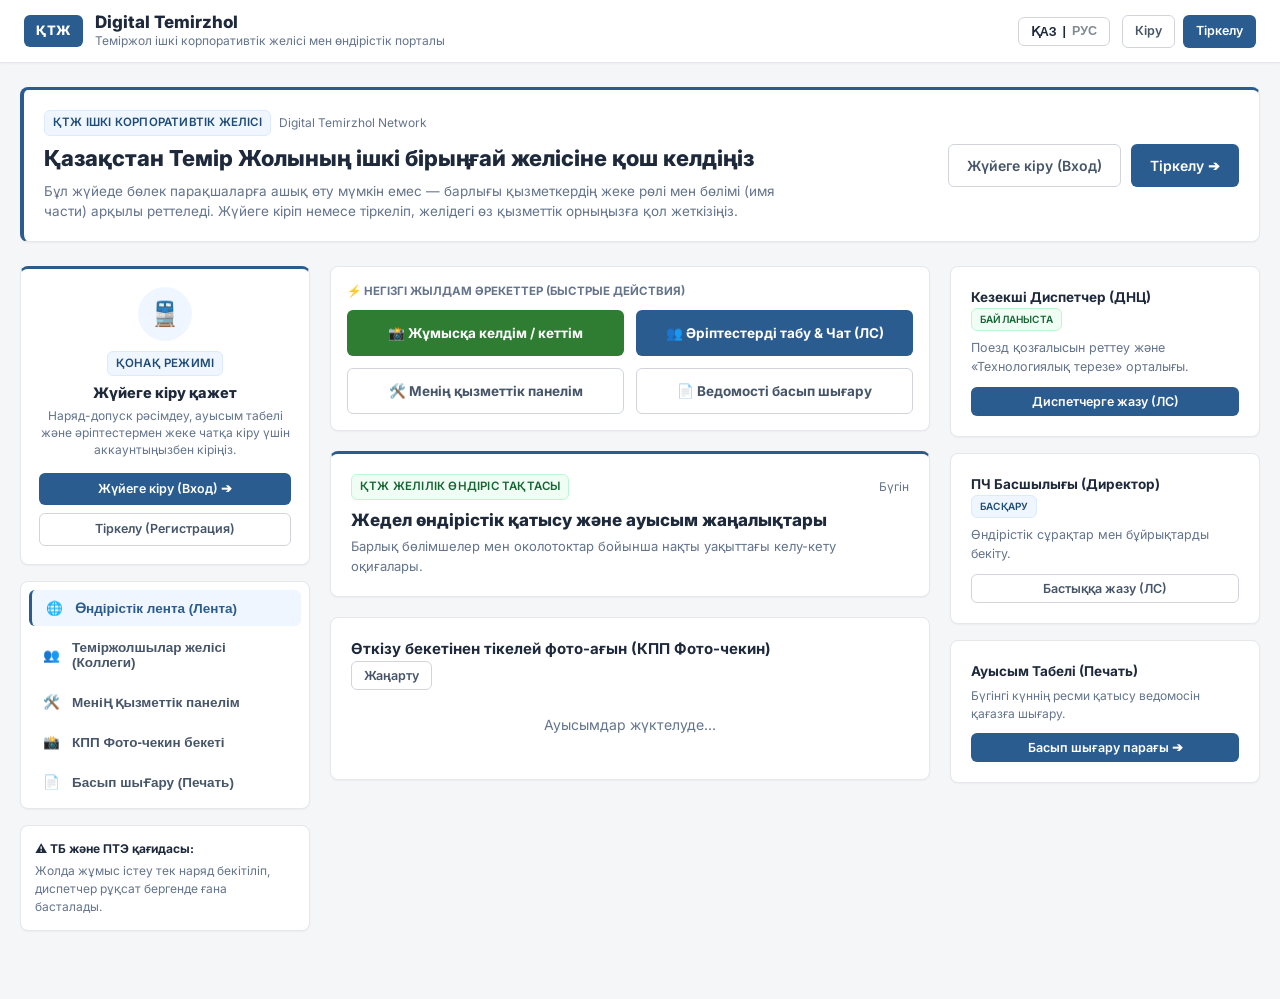
==== frontend/index.html @ 10c27fdb "Digital Temirzhol: deploy-ready (Render API + Vercel frontend)" ====
<!DOCTYPE html>
<html lang="kk">
<head>
  <meta charset="UTF-8">
  <meta name="viewport" content="width=device-width, initial-scale=1.0">
  <title>Digital Temirzhol | Теміржол ішкі корпоративтік желісі</title>
  <link rel="stylesheet" href="css/style.css">
  <link rel="preconnect" href="https://fonts.googleapis.com">
  <link rel="preconnect" href="https://fonts.gstatic.com" crossorigin>
  <link href="https://fonts.googleapis.com/css2?family=Inter:wght@400;500;600;700;800&family=Noto+Sans:wght@400;500;600;700&display=swap" rel="stylesheet">
</head>
<body>

  <!-- Top Enterprise Navbar -->
  <header class="navbar">
    <a href="index.html" class="brand-wrapper">
      <div class="brand-badge">ҚТЖ</div>
      <div class="brand-info">
        <h1 data-i18n="brand_title">Digital Temirzhol</h1>
        <p>Теміржол ішкі корпоративтік желісі мен өндірістік порталы</p>
      </div>
    </a>

    <div class="nav-actions" style="display:flex; align-items:center; gap:12px;">
      <!-- Language Switcher -->
      <button class="btn-lang" id="btnLangToggle" title="Тілді ауыстыру / Сменить язык">
        <strong>ҚАЗ</strong> | <span style="opacity:0.6;">РУС</span>
      </button>

      <!-- Authenticated User Capsule -->
      <div id="navAuthCapsule" style="display:none; align-items:center; gap:10px;">
        <img id="navAvatar" src="" style="width:34px; height:34px; border-radius:50%; object-fit:cover; border:2px solid var(--primary);">
        <div style="text-align:right;">
          <div style="font-size:13.5px; font-weight:700; color:var(--text-main);" id="navFullName">—</div>
          <div style="font-size:11px; color:var(--primary); font-weight:600;" id="navRoleBadge">—</div>
        </div>
        <button class="btn btn-secondary btn-sm" onclick="Api.logout()" style="margin-left:4px;">Шығу</button>
      </div>

      <!-- Guest Links -->
      <div id="navGuestCapsule" style="display:flex; gap:8px;">
        <a href="login.html" class="btn btn-secondary btn-sm">Кіру</a>
        <a href="register.html" class="btn btn-primary btn-sm">Тіркелу</a>
      </div>
    </div>
  </header>

  <main class="main-container" style="max-width: 1360px;">

    <!-- Guest Welcome Gateway (shown if not logged in) -->
    <div id="guestWelcomeBanner" class="glass-card highlight" style="display:none; margin-bottom: 24px; border-left: 4px solid var(--primary);">
      <div style="display:flex; justify-content:space-between; align-items:center; flex-wrap:wrap; gap:16px;">
        <div>
          <div style="display:flex; align-items:center; gap:8px; margin-bottom:6px;">
            <span class="badge badge-blue">ҚТЖ ІШКІ КОРПОРАТИВТІК ЖЕЛІСІ</span>
            <span style="font-size:12px; color:var(--text-muted);">Digital Temirzhol Network</span>
          </div>
          <h2 style="font-size:22px; font-weight:800; color:var(--text-main); margin-bottom:6px;">
            Қазақстан Темір Жолының ішкі бірыңғай желісіне қош келдіңіз
          </h2>
          <p style="color:var(--text-muted); font-size:13.5px; max-width:760px; line-height:1.5;">
            Бұл жүйеде бөлек парақшаларға ашық өту мүмкін емес — барлығы қызметкердің жеке рөлі мен бөлімі (имя части) арқылы реттеледі. Жүйеге кіріп немесе тіркеліп, желідегі өз қызметтік орныңызға қол жеткізіңіз.
          </p>
        </div>
        <div style="display:flex; gap:10px;">
          <a href="login.html" class="btn btn-secondary" style="font-size:14px; padding:10px 18px;">
            Жүйеге кіру (Вход)
          </a>
          <a href="register.html" class="btn btn-primary" style="font-size:14px; padding:10px 18px;">
            Тіркелу ➔
          </a>
        </div>
      </div>
    </div>

    <!-- Authenticated Quick Status Banner (shown when logged in) -->
    <div id="authWelcomeBanner" class="glass-card highlight" style="display:none; margin-bottom: 20px; border-left: 4px solid var(--accent-cyan); background: linear-gradient(135deg, rgba(240, 249, 255, 0.9) 0%, rgba(255, 255, 255, 0.95) 100%);">
      <div style="display:flex; justify-content:space-between; align-items:center; flex-wrap:wrap; gap:14px;">
        <div style="display:flex; align-items:center; gap:14px;">
          <img id="welcomeBannerAvatar" src="" style="width:48px; height:48px; border-radius:50%; object-fit:cover; border:2px solid var(--accent-cyan); display:none;">
          <div>
            <div style="font-size:11.5px; color:var(--accent-cyan); font-weight:700; text-transform:uppercase;" id="welcomeBannerRoleTag">ЖҰМЫС ОРНЫ</div>
            <h2 style="font-size:18px; font-weight:800; color:var(--text-main); margin-bottom:2px;" id="welcomeBannerGreeting">Қош келдіңіз!</h2>
            <div style="font-size:12.5px; color:var(--text-muted);" id="welcomeBannerOrgTag">ПЧ-13 • Участок №3</div>
          </div>
        </div>
        <div style="display:flex; gap:8px; flex-wrap:wrap;">
          <button class="btn btn-primary btn-sm" onclick="switchNetworkTab('service')" id="btnGoToRolePanel">
            🛠️ Менің қызметтік панелім ➔
          </button>
          <button class="btn btn-success btn-sm" onclick="switchNetworkTab('checkin')">
            📸 Фото-чекин
          </button>
        </div>
      </div>
    </div>

    <!-- Authenticated Social Network Layout -->
    <div class="network-layout" id="networkLayout">
      
      <!-- ================= LEFT SIDEBAR: PROFILE & NAVIGATION ================= -->
      <aside class="network-left-sidebar">
        
        <!-- Authenticated User Profile Card (shown if logged in) -->
        <div id="sidebarUserCard" class="network-user-card" style="display: none;">
          <img id="sidebarAvatar" src="data:image/svg+xml;utf8,<svg xmlns='http://www.w3.org/2000/svg' width='76' height='76' viewBox='0 0 24 24' fill='%2394a3b8'><path d='M12 12c2.21 0 4-1.79 4-4s-1.79-4-4-4-4 1.79-4 4 1.79 4 4 4zm0 2c-2.67 0-8 1.34-8 4v2h16v-2c0-2.66-5.33-4-8-4z'/></svg>" class="network-user-avatar" alt="Avatar">
          <h3 id="sidebarFullName" style="font-size: 15px; font-weight: 800; color: var(--text-main); margin-bottom: 2px;">—</h3>
          <p id="sidebarPosition" style="font-size: 12px; color: var(--text-muted); margin-bottom: 8px;">—</p>
          
          <div style="margin-bottom: 10px;">
            <span id="sidebarRoleBadge" class="badge badge-blue">РӨЛ</span>
            <span id="sidebarStatusBadge" class="badge badge-green" style="margin-left:4px;">БЕЛСЕНДІ</span>
          </div>

          <div style="font-size: 11.5px; color: var(--text-secondary); text-align: left; background: #f8fafc; padding: 10px; border-radius: var(--radius-sm); border: 1px solid var(--border-color); display: flex; flex-direction: column; gap: 5px;">
            <div><strong>Бөлім:</strong> <span id="sidebarOrg">ПЧ-13</span></div>
            <div><strong>Бөлімше:</strong> <span id="sidebarSubdivision">—</span></div>
            <div><strong>ЖСН:</strong> <span id="sidebarIin" style="font-family:var(--font-mono);">—</span></div>
            <div><strong>Табель №:</strong> <span id="sidebarEmpNum" style="font-family:var(--font-mono);">—</span></div>
          </div>
        </div>

        <!-- Guest Authorization Card (shown if not logged in) -->
        <div id="sidebarGuestCard" class="network-user-card" style="display: block; text-align: center; border-top: 3px solid var(--primary);">
          <div style="width: 54px; height: 54px; border-radius: 50%; background: #eff6ff; color: var(--primary); display: flex; align-items: center; justify-content: center; font-size: 24px; margin: 0 auto 10px;">
            🚆
          </div>
          <span class="badge badge-blue" style="margin-bottom: 6px;">ҚОНАҚ РЕЖИМІ</span>
          <h3 style="font-size: 14.5px; font-weight: 800; color: var(--text-main); margin-bottom: 4px;">Жүйеге кіру қажет</h3>
          <p style="font-size: 12px; color: var(--text-muted); margin-bottom: 14px; line-height: 1.4;">
            Наряд-допуск рәсімдеу, ауысым табелі және әріптестермен жеке чатқа кіру үшін аккаунтыңызбен кіріңіз.
          </p>
          <a href="login.html" class="btn btn-primary btn-sm" style="width: 100%; margin-bottom: 8px;">
            Жүйеге кіру (Вход) ➔
          </a>
          <a href="register.html" class="btn btn-secondary btn-sm" style="width: 100%;">
            Тіркелу (Регистрация)
          </a>
        </div>

        <!-- Social Network Navigation Menu -->
        <nav class="network-nav-menu">
          <button class="network-nav-item active" onclick="switchNetworkTab('feed')" id="navTab-feed">
            🌐 <span>Өндірістік лента (Лента)</span>
          </button>
          <button class="network-nav-item" onclick="switchNetworkTab('colleagues')" id="navTab-colleagues">
            👥 <span>Теміржолшылар желісі (Коллеги)</span>
          </button>
          <button class="network-nav-item" onclick="switchNetworkTab('service')" id="navTab-service">
            🛠️ <span>Менің қызметтік панелім</span>
          </button>
          <button class="network-nav-item" onclick="switchNetworkTab('checkin')" id="navTab-checkin">
            📸 <span>КПП Фото-чекин бекеті</span>
          </button>
          <button class="network-nav-item" onclick="openPrintRoster()">
            📄 <span>Басып шығару (Печать)</span>
          </button>
        </nav>

        <!-- Safety Notice Card -->
        <div class="glass-card" style="margin-top: 16px; padding: 14px; font-size: 12px; color: var(--text-muted);">
          <strong style="color:var(--text-main); display:block; margin-bottom:4px;">⚠️ ТБ және ПТЭ қағидасы:</strong>
          Жолда жұмыс істеу тек наряд бекітіліп, диспетчер рұқсат бергенде ғана басталады.
        </div>

      </aside>

      <!-- ================= CENTER MAIN FEED / ACTIVE TAB ================= -->
      <section class="network-main-content">

        <!-- 1. FEED TAB -->
        <div id="tabContent-feed">
          
          <!-- Super Clear Big Quick Action Cards for Any User -->
          <div class="glass-card" style="margin-bottom: 20px; padding: 16px; background: #ffffff; border: 1px solid var(--border-color);">
            <div style="font-size:11.5px; color:var(--text-muted); text-transform:uppercase; font-weight:700; margin-bottom:10px;">
              ⚡ Негізгі жылдам әрекеттер (Быстрые действия)
            </div>
            <div style="display:grid; grid-template-columns: repeat(auto-fit, minmax(200px, 1fr)); gap: 12px;">
              <button class="btn btn-success" onclick="switchNetworkTab('checkin')" style="padding:14px 12px; font-size:13.5px; font-weight:700; display:flex; align-items:center; justify-content:center; gap:8px;">
                📸 Жұмысқа келдім / кеттім
              </button>
              <button class="btn btn-primary" onclick="switchNetworkTab('colleagues')" style="padding:14px 12px; font-size:13.5px; font-weight:700; display:flex; align-items:center; justify-content:center; gap:8px;">
                👥 Әріптестерді табу & Чат (ЛС)
              </button>
              <button class="btn btn-secondary" onclick="switchNetworkTab('service')" style="padding:14px 12px; font-size:13.5px; font-weight:700; display:flex; align-items:center; justify-content:center; gap:8px;">
                🛠️ Менің қызметтік панелім
              </button>
              <button class="btn btn-secondary" onclick="openPrintRoster()" style="padding:14px 12px; font-size:13.5px; font-weight:700; display:flex; align-items:center; justify-content:center; gap:8px;">
                📄 Ведомості басып шығару
              </button>
            </div>
          </div>

          <!-- Announcement Banner -->
          <div class="glass-card highlight" style="margin-bottom: 20px;">
            <div style="display:flex; justify-content:space-between; align-items:center; margin-bottom:8px;">
              <span class="badge badge-green">ҚТЖ ЖЕЛІЛІК ӨНДІРІС ТАҚТАСЫ</span>
              <span style="font-size:12px; color:var(--text-muted);" id="feedCurrentDate">Бүгін</span>
            </div>
            <h3 style="font-size: 17px; font-weight: 800; color: var(--text-main); margin-bottom: 4px;">
              Жедел өндірістік қатысу және ауысым жаңалықтары
            </h3>
            <p style="font-size: 13px; color: var(--text-muted);">
              Барлық бөлімшелер мен околотоктар бойынша нақты уақыттағы келу-кету оқиғалары.
            </p>
          </div>

          <!-- Live Checkins Stream Header -->
          <div class="glass-card" style="margin-bottom: 20px;">
            <div class="card-header">
              <h3 style="font-size: 15px;">Өткізу бекетінен тікелей фото-ағын (КПП Фото-чекин)</h3>
              <button class="btn btn-secondary btn-sm" onclick="loadLiveFeed()">Жаңарту</button>
            </div>

            <div id="liveFeedContainer" style="display:flex; flex-direction:column; gap:12px;">
              <div style="text-align:center; padding:24px; color:var(--text-muted);">Ауысымдар жүктелуде...</div>
            </div>
          </div>

        </div>

        <!-- 2. COLLEAGUES DIRECTORY TAB -->
        <div id="tabContent-colleagues" style="display:none;">
          
          <div class="glass-card" style="margin-bottom: 20px;">
            <div class="card-header" style="flex-wrap:wrap; gap:10px;">
              <div>
                <h3 style="font-size: 16px;">ҚТЖ Қызметкерлер каталогы және Жеке чат</h3>
                <p style="font-size: 12px; color: var(--text-muted);">
                  Кез келген әріптесіңізді тауып, бөлімін көріңіз және жеке хабарлама (ЛС) жазыңыз.
                </p>
              </div>
              <div style="display:flex; gap:8px; align-items:center;">
                <input type="text" id="networkSearchInput" class="form-control" placeholder="Аты-жөні немесе бөлімі..." style="min-width:240px;" oninput="filterColleagues(this.value)">
                <select id="networkRoleFilter" class="form-control" style="width:auto;" onchange="loadColleagues()">
                  <option value="">Барлық рөлдер</option>
                  <option value="WORKER">Жұмысшылар</option>
                  <option value="MASTER">Жол шеберлері</option>
                  <option value="DISPATCHER">Диспетчерлер</option>
                  <option value="BOSS">Бастықтар</option>
                </select>
              </div>
            </div>

            <!-- Quick Status Filters -->
            <div style="display:flex; gap:8px; margin-bottom:14px; flex-wrap:wrap;">
              <button class="btn btn-sm btn-primary" id="btnFilterAll" onclick="setStatusFilter('ALL')">Барлығы</button>
              <button class="btn btn-sm btn-secondary" id="btnFilterPresent" onclick="setStatusFilter('PRESENT')">Жұмыста (Бар)</button>
              <button class="btn btn-sm btn-secondary" id="btnFilterAbsent" onclick="setStatusFilter('ABSENT')">Келмеген (Жоқ)</button>
            </div>

            <!-- Colleagues List -->
            <div id="colleaguesListContainer">
              <div style="text-align:center; padding:24px; color:var(--text-muted);">Әріптестер жүктелуде...</div>
            </div>
          </div>

        </div>

        <!-- 3. ROLE-SPECIFIC SERVICE PANEL TAB -->
        <div id="tabContent-service" style="display:none;">
          
          <div class="glass-card highlight" style="margin-bottom: 20px;">
            <div style="display:flex; justify-content:space-between; align-items:center; margin-bottom:6px;">
              <span class="badge badge-purple" id="servicePanelRoleBadge">ҚЫЗМЕТТІК ПАНЕЛЬ</span>
              <span style="font-size:12px; color:var(--text-muted);">Рөл бойынша шектелген қолжетімділік</span>
            </div>
            <h3 style="font-size: 18px; font-weight: 800; color: var(--text-main);" id="servicePanelTitle">
              Менің қызметтік міндеттерім
            </h3>
            <p style="font-size: 13px; color: var(--text-muted);" id="servicePanelSubtitle">
              Тек сіздің қызметтік рөліңізге арналған өндірістік құралдар.
            </p>
          </div>

          <!-- Dynamic Role Workspace Container -->
          <div id="roleWorkspaceContainer">
            <!-- Will be populated dynamically based on whether user is WORKER, MASTER, BOSS, or DISPATCHER -->
          </div>

        </div>

        <!-- 4. CHECK-IN TAB -->
        <div id="tabContent-checkin" style="display:none;">
          
          <div class="glass-card" style="margin-bottom: 20px; max-width:640px; margin-left:auto; margin-right:auto;">
            <div class="card-header" style="text-align:center; display:block;">
              <span class="badge badge-green" style="margin-bottom:6px;">ӨТКІЗУ БЕКЕТІ (КПП)</span>
              <h3 style="font-size: 18px;">Жұмысқа келу / кетуді фотоға түсіру</h3>
              <p style="font-size:12px; color:var(--text-muted); margin-top:2px;">
                Камераға қарап, тиісті түймені басыңыз. Фото дерекқорға жазылып, табельге тіркеледі.
              </p>
            </div>

            <!-- Webcam Frame -->
            <div style="width:100%; height:280px; background:#0f172a; border-radius:var(--radius-sm); position:relative; overflow:hidden; border:1px solid var(--border-color); display:flex; align-items:center; justify-content:center; margin-bottom:16px;">
              <video id="netCamVideo" autoplay playsinline muted style="width:100%; height:100%; object-fit:cover;"></video>
              <canvas id="netCamCanvas" style="display:none;"></canvas>
              <div id="netCamOffOverlay" style="position:absolute; color:#94a3b8; font-size:12px; text-align:center; display:none; padding:16px;">
                Камера сөндірулі немесе рұқсат берілмеген.
              </div>
            </div>

            <div style="display:grid; grid-template-columns:1fr 1fr; gap:12px; margin-bottom:12px;">
              <button class="btn btn-success btn-lg" onclick="handleNetworkCheckin('CHECK_IN')">
                ЖҰМЫСҚА КЕЛДІМ (КІРУ)
              </button>
              <button class="btn btn-danger btn-lg" onclick="handleNetworkCheckin('CHECK_OUT')">
                ЖҰМЫСТАН КЕТТІМ (ШЫҒУ)
              </button>
            </div>

            <div style="display:flex; justify-content:space-between; align-items:center; font-size:12px; color:var(--text-muted);">
              <span>Бекет: КПП ПЧ-13 (Бас өткізу орны)</span>
              <button class="btn btn-secondary btn-sm" onclick="startNetworkCamera()">Камераны қайта қосу</button>
            </div>
          </div>

        </div>

      </section>

      <!-- ================= RIGHT SIDEBAR: QUICK DUTY & ACTIONS ================= -->
      <aside class="network-right-sidebar">
        
        <!-- Duty Dispatcher Widget -->
        <div class="glass-card" style="margin-bottom: 16px;">
          <div class="card-header" style="margin-bottom: 8px;">
            <h4 style="font-size: 13.5px; font-weight: 700;">Кезекші Диспетчер (ДНЦ)</h4>
            <span class="badge badge-green" style="font-size:10px;">БАЙЛАНЫСТА</span>
          </div>
          <div style="font-size: 12.5px; color: var(--text-muted); margin-bottom: 10px;">
            Поезд қозғалысын реттеу және «Технологиялық терезе» орталығы.
          </div>
          <button class="btn btn-primary btn-sm" style="width:100%;" onclick="openQuickChatWithRole('DISPATCHER')">
            Диспетчерге жазу (ЛС)
          </button>
        </div>

        <!-- Management Hotline Widget -->
        <div class="glass-card" style="margin-bottom: 16px;">
          <div class="card-header" style="margin-bottom: 8px;">
            <h4 style="font-size: 13.5px; font-weight: 700;">ПЧ Басшылығы (Директор)</h4>
            <span class="badge badge-blue" style="font-size:10px;">БАСҚАРУ</span>
          </div>
          <div style="font-size: 12.5px; color: var(--text-muted); margin-bottom: 10px;">
            Өндірістік сұрақтар мен бұйрықтарды бекіту.
          </div>
          <button class="btn btn-secondary btn-sm" style="width:100%;" onclick="openQuickChatWithRole('BOSS')">
            Бастыққа жазу (ЛС)
          </button>
        </div>

        <!-- Shift Attendance Sheet Print Widget -->
        <div class="glass-card" style="margin-bottom: 16px;">
          <h4 style="font-size: 13.5px; font-weight: 700; margin-bottom: 6px;">Ауысым Табелі (Печать)</h4>
          <p style="font-size: 12px; color: var(--text-muted); margin-bottom: 10px;">
            Бүгінгі күннің ресми қатысу ведомосін қағазға шығару.
          </p>
          <button class="btn btn-primary btn-sm" style="width:100%;" onclick="openPrintRoster()">
            Басып шығару парағы ➔
          </button>
        </div>

      </aside>

    </div>

  </main>

  <script src="js/config.js"></script>
  <script src="js/api.js"></script>
  <script src="js/i18n.js"></script>
  <script src="js/chat_modal.js"></script>
  <script>
    let currentUser = null;
    let colleaguesData = [];
    let currentStatusFilter = 'ALL';
    let netMediaStream = null;

    window.addEventListener("DOMContentLoaded", async () => {
      currentUser = Api.getUser();
      updateUserUI();

      if (!currentUser) {
        document.getElementById("guestWelcomeBanner").style.display = "block";
      }

      loadLiveFeed();
      loadColleagues();
      setInterval(loadLiveFeed, 6000);
    });

    function updateUserUI() {
      const authCapsule = document.getElementById("navAuthCapsule");
      const guestCapsule = document.getElementById("navGuestCapsule");
      const authBanner = document.getElementById("authWelcomeBanner");
      const welcome = document.getElementById("guestWelcomeBanner");
      const sidebarUser = document.getElementById("sidebarUserCard");
      const sidebarGuest = document.getElementById("sidebarGuestCard");

      if (currentUser) {
        authCapsule.style.display = "flex";
        guestCapsule.style.display = "none";
        if (welcome) welcome.style.display = "none";
        if (sidebarUser) sidebarUser.style.display = "block";
        if (sidebarGuest) sidebarGuest.style.display = "none";

        if (authBanner) {
          authBanner.style.display = "block";
          document.getElementById("welcomeBannerRoleTag").innerText = formatRoleName(currentUser.role).toUpperCase();
          document.getElementById("welcomeBannerGreeting").innerText = `Сәлеметсіз бе, ${currentUser.full_name}!`;
          document.getElementById("welcomeBannerOrgTag").innerText = `${currentUser.organization || 'ПЧ-13'} • ${currentUser.subdivision || 'Участок №3'} • Табель: ${currentUser.emp_num || '—'}`;
          if (currentUser.photo_url) {
            const bAvatar = document.getElementById("welcomeBannerAvatar");
            bAvatar.src = Api.getFileUrl(currentUser.photo_url);
            bAvatar.style.display = "block";
          }
        }

        document.getElementById("navFullName").innerText = currentUser.full_name;
        document.getElementById("navRoleBadge").innerText = formatRoleName(currentUser.role);
        if (currentUser.photo_url) {
          document.getElementById("navAvatar").src = Api.getFileUrl(currentUser.photo_url);
        }

        // Sidebar profile
        document.getElementById("sidebarFullName").innerText = currentUser.full_name;
        document.getElementById("sidebarPosition").innerText = currentUser.position || currentUser.role;
        document.getElementById("sidebarRoleBadge").innerText = formatRoleName(currentUser.role);
        document.getElementById("sidebarOrg").innerText = currentUser.organization || "ПЧ-13";
        document.getElementById("sidebarSubdivision").innerText = currentUser.subdivision || "—";
        document.getElementById("sidebarIin").innerText = currentUser.iin || "—";
        document.getElementById("sidebarEmpNum").innerText = currentUser.emp_num || "—";

        if (currentUser.photo_url) {
          document.getElementById("sidebarAvatar").src = Api.getFileUrl(currentUser.photo_url);
        }

        renderRoleServicePanel();
      } else {
        authCapsule.style.display = "none";
        guestCapsule.style.display = "flex";
        if (authBanner) authBanner.style.display = "none";
        if (welcome) welcome.style.display = "block";
        if (sidebarUser) sidebarUser.style.display = "none";
        if (sidebarGuest) sidebarGuest.style.display = "block";
      }
    }

    function formatRoleName(role) {
      if (role === "BOSS") return "ПЧ Бастығы";
      if (role === "DISPATCHER") return "Поезд Диспетчері";
      if (role === "MASTER") return "Жол шебері";
      return "Жұмысшы";
    }

    function switchNetworkTab(tabName) {
      document.querySelectorAll(".network-nav-item").forEach(b => b.classList.remove("active"));
      const btn = document.getElementById("navTab-" + tabName);
      if (btn) btn.classList.add("active");

      document.getElementById("tabContent-feed").style.display = (tabName === "feed") ? "block" : "none";
      document.getElementById("tabContent-colleagues").style.display = (tabName === "colleagues") ? "block" : "none";
      document.getElementById("tabContent-service").style.display = (tabName === "service") ? "block" : "none";
      document.getElementById("tabContent-checkin").style.display = (tabName === "checkin") ? "block" : "none";

      if (tabName === "checkin") {
        startNetworkCamera();
      } else if (netMediaStream) {
        netMediaStream.getTracks().forEach(t => t.stop());
        netMediaStream = null;
      }

      if (tabName === "service" && !currentUser) {
        showToast("Қызметтік панельді көру үшін жүйеге кіру қажет", "warning");
      }
    }

    // --- Live Feed ---
    async function loadLiveFeed() {
      try {
        const records = await Api.getRecentAttendance(8);
        const container = document.getElementById("liveFeedContainer");
        if (!records || records.length === 0) {
          container.innerHTML = `<div style="text-align:center; padding:20px; color:var(--text-muted);">Бүгінге әзірге тіркеулер жоқ</div>`;
          return;
        }

        container.innerHTML = records.map(r => {
          const isCheckIn = r.action_type === "CHECK_IN";
          const badge = isCheckIn ? `<span class="badge badge-green">КЕЛДІ (КІРУ)</span>` : `<span class="badge badge-red">КЕТТІ (ШЫҒУ)</span>`;
          const photoSrc = r.photo_url ? Api.getFileUrl(r.photo_url) : "data:image/svg+xml;utf8,<svg xmlns='http://www.w3.org/2000/svg' width='44' height='44' viewBox='0 0 24 24' fill='%2394a3b8'><path d='M12 12c2.21 0 4-1.79 4-4s-1.79-4-4-4-4 1.79-4 4 1.79 4 4 4zm0 2c-2.67 0-8 1.34-8 4v2h16v-2c0-2.66-5.33-4-8-4z'/></svg>";

          return `
            <div class="colleague-card" style="margin-bottom:8px;">
              <div style="display:flex; align-items:center; gap:12px;">
                <img src="${photoSrc}" style="width:44px; height:44px; border-radius:var(--radius-sm); object-fit:cover; border:1px solid var(--border-color);">
                <div>
                  <div style="font-size:13.5px; font-weight:700; color:var(--text-main);">${escapeHtml(r.worker_name || 'Қызметкер')}</div>
                  <div style="font-size:11.5px; color:var(--text-muted);">${escapeHtml(r.checkpoint)} • <span style="font-family:var(--font-mono);">${r.timestamp}</span></div>
                </div>
              </div>
              <div>${badge}</div>
            </div>
          `;
        }).join("");
      } catch(err) {
        console.warn("Feed error:", err);
      }
    }

    // --- Colleagues Directory ---
    async function loadColleagues() {
      const roleFilter = document.getElementById("networkRoleFilter")?.value || "";
      try {
        const users = await Api.getChatUsers("", roleFilter);
        colleaguesData = users || [];
        renderColleaguesList();
      } catch(e){}
    }

    function setStatusFilter(status) {
      currentStatusFilter = status;
      document.getElementById("btnFilterAll").className = status === 'ALL' ? 'btn btn-sm btn-primary' : 'btn btn-sm btn-secondary';
      document.getElementById("btnFilterPresent").className = status === 'PRESENT' ? 'btn btn-sm btn-primary' : 'btn btn-sm btn-secondary';
      document.getElementById("btnFilterAbsent").className = status === 'ABSENT' ? 'btn btn-sm btn-primary' : 'btn btn-sm btn-secondary';
      renderColleaguesList();
    }

    function filterColleagues(query) {
      renderColleaguesList(query);
    }

    function renderColleaguesList(query = "") {
      const container = document.getElementById("colleaguesListContainer");
      const q = (query || document.getElementById("networkSearchInput")?.value || "").toLowerCase().trim();

      let filtered = colleaguesData.filter(u => {
        if (currentStatusFilter !== 'ALL' && u.status !== currentStatusFilter) return false;
        if (q) {
          const matchName = (u.full_name || "").toLowerCase().includes(q);
          const matchOrg = (u.organization || "").toLowerCase().includes(q);
          const matchPos = (u.position || "").toLowerCase().includes(q);
          const matchIin = (u.iin || "").toLowerCase().includes(q);
          if (!matchName && !matchOrg && !matchPos && !matchIin) return false;
        }
        return true;
      });

      if (!filtered.length) {
        container.innerHTML = `<div style="text-align:center; padding:24px; color:var(--text-muted);">Әріптестер табылмады</div>`;
        return;
      }

      container.innerHTML = filtered.map(u => {
        const isPresent = (u.status === "PRESENT");
        const statusBadge = isPresent 
          ? `<span class="badge badge-green">ЖҰМЫСТА</span>` 
          : `<span class="badge badge-gray">КЕЛМЕГЕН</span>`;
        const photoSrc = u.photo_url ? Api.getFileUrl(u.photo_url) : "data:image/svg+xml;utf8,<svg xmlns='http://www.w3.org/2000/svg' width='44' height='44' viewBox='0 0 24 24' fill='%2394a3b8'><path d='M12 12c2.21 0 4-1.79 4-4s-1.79-4-4-4-4 1.79-4 4 1.79 4 4 4zm0 2c-2.67 0-8 1.34-8 4v2h16v-2c0-2.66-5.33-4-8-4z'/></svg>";

        return `
          <div class="colleague-card">
            <div style="display:flex; align-items:center; gap:14px;">
              <img src="${photoSrc}" style="width:48px; height:48px; border-radius:50%; object-fit:cover; border:1px solid var(--border-color);">
              <div>
                <div style="font-size:14px; font-weight:700; color:var(--text-main);">${escapeHtml(u.full_name)}</div>
                <div style="font-size:12px; color:var(--primary); font-weight:500;">
                  ${escapeHtml(u.organization || 'ПЧ-13')} • ${escapeHtml(u.subdivision || 'Участок №3')}
                </div>
                <div style="font-size:11.5px; color:var(--text-muted);">
                  ${escapeHtml(u.position)} | ЖСН: ${escapeHtml(u.iin || '—')} | Табель: ${escapeHtml(u.emp_num)}
                </div>
              </div>
            </div>

            <div style="display:flex; align-items:center; gap:10px;">
              ${statusBadge}
              <button class="btn btn-primary btn-sm" onclick="openChatWith(${u.id}, '${escapeJs(u.full_name)}', '${escapeJs(u.role)}')">
                Чат (ЛС)
              </button>
            </div>
          </div>
        `;
      }).join("");
    }

    // --- Role-Specific Service Panel Generator ---
    function renderRoleServicePanel() {
      const container = document.getElementById("roleWorkspaceContainer");
      if (!currentUser) {
        container.innerHTML = `
          <div class="glass-card" style="text-align:center; padding:36px 20px;">
            <div style="font-size:32px; margin-bottom:8px;">🔒</div>
            <h3 style="font-size:17px; font-weight:800; color:var(--text-main); margin-bottom:6px;">Қызметтік панель жабық</h3>
            <p style="font-size:13px; color:var(--text-muted); max-width:480px; margin:0 auto 16px;">
              Бұл бөлім қызметкердің лауазымына (ПЧ Бастығы, Диспетчер, Жол шебері, Жұмысшы) сәйкес арнайы өндірістік құралдарды ашады.
            </p>
            <div style="display:flex; justify-content:center; gap:10px;">
              <a href="login.html" class="btn btn-primary">Жүйеге кіру (Вход) ➔</a>
              <a href="register.html" class="btn btn-secondary">Тіркелу</a>
            </div>
          </div>
        `;
        return;
      }

      const role = currentUser.role;
      document.getElementById("servicePanelRoleBadge").innerText = formatRoleName(role).toUpperCase();

      if (role === "WORKER") {
        document.getElementById("servicePanelTitle").innerText = "Жұмысшының жеке қызметтік панелі";
        document.getElementById("servicePanelSubtitle").innerText = "Өз ауысымдарыңызды қараңыз, больничный/отпуск өтінішін беріңіз немесе шеберге хабарласыңыз.";
        container.innerHTML = `
          <div class="grid-2">
            <div class="glass-card">
              <div class="card-header">
                <h3>Ауысым және Табель мәртебесі</h3>
              </div>
              <p style="font-size:13px; color:var(--text-muted); margin-bottom:12px;">
                Бүгінгі өткізу бекетіндегі тіркелуіңіз бен табельдік мәртебеңіз.
              </p>
              <button class="btn btn-success" onclick="switchNetworkTab('checkin')">Өткізу бекетіне өту (Чекин)</button>
            </div>

            <div class="glass-card">
              <div class="card-header">
                <h3>Емхана анықтамасы (Больничный / Отпуск)</h3>
              </div>
              <p style="font-size:13px; color:var(--text-muted); margin-bottom:12px;">
                Емханадан алынған анықтаманы фото/скриншот түрінде жүктеп, Бастыққа бекітуге жіберіңіз.
              </p>
              <a href="worker.html" class="btn btn-primary">Больничный өтінішін ашу ➔</a>
            </div>
          </div>
        `;
      } else if (role === "MASTER") {
        document.getElementById("servicePanelTitle").innerText = "Жол шеберінің қызметтік панелі";
        document.getElementById("servicePanelSubtitle").innerText = "Өз бригадаңызды бақылаңыз (кім бар, кім жоқ) және №451 Наряд-допуск рәсімдеңіз.";
        container.innerHTML = `
          <div class="grid-2">
            <div class="glass-card">
              <div class="card-header">
                <h3>Менің бригадалық құрамым</h3>
              </div>
              <p style="font-size:13px; color:var(--text-muted); margin-bottom:12px;">
                Қарамағыңыздағы жұмысшылардың қатысуы, келген-кеткен уақыты мен фотосы.
              </p>
              <a href="master.html" class="btn btn-primary">Бригаданы басқару және Наряд толтыру ➔</a>
            </div>

            <div class="glass-card">
              <div class="card-header">
                <h3>Бастықпен жедел байланыс</h3>
              </div>
              <p style="font-size:13px; color:var(--text-muted); margin-bottom:12px;">
                Наряд пен өндірістік жұмыстар бойынша ПЧ Бастығымен личкаға хат алмасу.
              </p>
              <button class="btn btn-secondary" onclick="openQuickChatWithRole('BOSS')">Бастыққа жазу (ЛС)</button>
            </div>
          </div>
        `;
      } else if (role === "BOSS") {
        document.getElementById("servicePanelTitle").innerText = "ПЧ Бастығының (Директор) басқару панелі";
        document.getElementById("servicePanelSubtitle").innerText = "Барлық дистанцияның толық базасын бақылау, наряд пен больничныйларды бекіту, шеберлермен жеке байланыс.";
        container.innerHTML = `
          <div class="grid-2">
            <div class="glass-card">
              <div class="card-header">
                <h3>Нарядтар мен Больничныйларды бекіту</h3>
              </div>
              <p style="font-size:13px; color:var(--text-muted); margin-bottom:12px;">
                Жол шеберлері жолдаған №451 наряд-допусктарға цифрлық қол қою және жұмысшылардың емхана қағаздарын растау.
              </p>
              <a href="boss.html" class="btn btn-primary">Басқару кабинетіне кіру ➔</a>
            </div>

            <div class="glass-card">
              <div class="card-header">
                <h3>Шеберлермен жедел личка</h3>
              </div>
              <p style="font-size:13px; color:var(--text-muted); margin-bottom:12px;">
                Учаскелер мен околотоктардың шеберлеріне тікелей жеке хабарлама жолдау.
              </p>
              <button class="btn btn-secondary" onclick="switchNetworkTab('colleagues')">Шеберлер тізімін ашу</button>
            </div>
          </div>
        `;
      } else if (role === "DISPATCHER") {
        document.getElementById("servicePanelTitle").innerText = "Поезд Диспетчерінің (ДНЦ) басқару орталығы";
        document.getElementById("servicePanelSubtitle").innerText = "Поезд қозғалысының кестесі мен қауіпсіздігі, нарядтарға «Технологиялық терезе» беру.";
        container.innerHTML = `
          <div class="glass-card">
            <div class="card-header">
              <h3>«Технологиялық терезе» және Жол қауіпсіздігі</h3>
            </div>
            <p style="font-size:13px; color:var(--text-muted); margin-bottom:12px;">
              Бастық бекіткен нарядтарды тексеріп, поезд қозғалысын реттеу арқылы бригадаға жұмыс бастауға рұқсат беріңіз.
            </p>
            <a href="dispatcher.html" class="btn btn-primary">Диспетчерлік Басқару Орталығына өту ➔</a>
          </div>
        `;
      }
    }

    // --- Embedded Camera Checkin ---
    async function startNetworkCamera() {
      const video = document.getElementById("netCamVideo");
      const overlay = document.getElementById("netCamOffOverlay");
      try {
        if (netMediaStream) {
          netMediaStream.getTracks().forEach(t => t.stop());
        }
        netMediaStream = await navigator.mediaDevices.getUserMedia({ video: { width: 640, height: 480 } });
        video.srcObject = netMediaStream;
        overlay.style.display = "none";
      } catch(err) {
        console.warn("Net cam error:", err);
        overlay.style.display = "block";
      }
    }

    async function handleNetworkCheckin(actionType) {
      const video = document.getElementById("netCamVideo");
      let photoBase64 = null;

      if (video && video.videoWidth) {
        const c = document.getElementById("netCamCanvas");
        c.width = video.videoWidth;
        c.height = video.videoHeight;
        const ctx = c.getContext("2d");
        ctx.drawImage(video, 0, 0, c.width, c.height);
        photoBase64 = c.toDataURL("image/jpeg", 0.85);
      }

      const workerName = currentUser ? currentUser.full_name : "Қызметкер";
      const userId = currentUser ? currentUser.id : null;

      try {
        await Api.checkIn({
          worker_name: workerName,
          user_id: userId,
          photo_base64: photoBase64,
          action_type: actionType,
          checkpoint: "КПП ПЧ-13 (Бас өткізу орны)"
        });

        showToast(actionType === "CHECK_IN" ? "Жұмысқа келу сәтті тіркелді!" : "Жұмыстан кету сәтті тіркелді!", "success");
        loadLiveFeed();
      } catch(err) {
        showToast("Тіркеу қатесі: " + err.message, "danger");
      }
    }

    async function openQuickChatWithRole(targetRole) {
      try {
        const users = await Api.getChatUsers("", targetRole);
        if (users && users.length > 0) {
          const u = users[0];
          openChatWith(u.id, u.full_name, formatRoleName(u.role));
        } else {
          showToast("Қызметкер табылмады", "warning");
        }
      } catch(e){
        showToast("Қате: " + e.message, "danger");
      }
    }

    function escapeHtml(str) {
      if (!str) return "";
      return String(str)
        .replace(/&/g, "&amp;")
        .replace(/</g, "&lt;")
        .replace(/>/g, "&gt;")
        .replace(/"/g, "&quot;")
        .replace(/'/g, "&#039;");
    }

    function escapeJs(str) {
      if (!str) return "";
      return String(str).replace(/'/g, "\\'").replace(/"/g, '\\"');
    }
  </script>
</body>
</html>
---- frontend/css/style.css ----
/* ==========================================================================
   Digital Temirzhol — Clean Enterprise Design System
   Simple, functional, high-readability UI for Kazakhstan Railways (ҚТЖ)
   Supports Kazakh Cyrillic (ә, ғ, қ, ң, ө, ұ, ү, һ, і) & Russian Cyrillic
   ========================================================================== */

@import url('https://fonts.googleapis.com/css2?family=Inter:wght@400;500;600;700;800&family=Noto+Sans:wght@400;500;600;700&display=swap');

:root {
  /* Fonts with native Cyrillic & Cyrillic Extended support */
  --font-main: 'Inter', 'Noto Sans', -apple-system, BlinkMacSystemFont, "Segoe UI", Roboto, Arial, sans-serif;
  --font-mono: ui-monospace, SFMono-Regular, Menlo, Monaco, Consolas, "Liberation Mono", monospace;

  /* Clean Solid Enterprise Colors (Calm, Muted, Non-toxic) */
  --bg-app: #f4f6f8;
  --surface: #ffffff;
  --surface-hover: #f9fafb;
  --surface-subtle: #f9fafb;

  /* Borders & Dividers */
  --border-color: #e5e7eb;
  --border-strong: #d1d5db;
  --shadow-sm: 0 1px 2px 0 rgba(0, 0, 0, 0.04);
  --shadow-md: 0 3px 6px -1px rgba(0, 0, 0, 0.05);
  --shadow-lg: 0 6px 12px -2px rgba(0, 0, 0, 0.06);

  /* Typography */
  --text-main: #1e293b;
  --text-secondary: #475569;
  --text-muted: #64748b;
  --text-light: #94a3b8;

  /* Brand & Status Accents (Calm, deep, professional) */
  --primary: #2b5c8f;          /* Calm Corporate Slate Blue */
  --primary-hover: #1f456e;
  --primary-light: #eff6ff;

  --success: #2e7d32;          /* Calm Forest/Sage Green */
  --success-hover: #236327;
  --success-light: #f0fdf4;

  --danger: #991b1b;           /* Calm Muted Dark Red / Wine */
  --danger-hover: #7f1d1d;
  --danger-light: #fef2f2;

  --warning: #b45309;          /* Calm Amber / Bronze */
  --warning-light: #fffbeb;

  --purple: #475569;           /* Calm Slate */
  --purple-light: #f1f5f9;

  --accent-cyan: #0284c7;
  --accent-cyan-light: #e0f2fe;

  --radius: 8px;
  --radius-sm: 6px;
  --radius-md: 8px;
  --radius-lg: 12px;
  --radius-full: 9999px;
}

* {
  box-sizing: border-box;
  margin: 0;
  padding: 0;
}

body {
  background-color: var(--bg-app);
  color: var(--text-main);
  font-family: var(--font-main);
  font-size: 14px;
  line-height: 1.5;
  min-height: 100vh;
  -webkit-font-smoothing: antialiased;
}

/* ==========================================================================
   Navigation Bar
   ========================================================================== */

.navbar {
  position: sticky;
  top: 0;
  z-index: 100;
  background: #ffffff;
  border-bottom: 1px solid var(--border-color);
  box-shadow: var(--shadow-sm);
  padding: 12px 24px;
  display: flex;
  align-items: center;
  justify-content: space-between;
  gap: 16px;
}

.brand-wrapper {
  display: flex;
  align-items: center;
  gap: 12px;
  text-decoration: none;
  color: inherit;
}

.brand-badge {
  background: var(--primary);
  color: #ffffff;
  font-weight: 800;
  font-size: 13px;
  letter-spacing: 0.5px;
  padding: 6px 12px;
  border-radius: var(--radius-sm);
}

.brand-info h1 {
  font-size: 17px;
  font-weight: 800;
  color: var(--text-main);
  line-height: 1.2;
}

.brand-info h1 span {
  color: var(--primary);
}

.brand-info p {
  font-size: 12px;
  color: var(--text-muted);
}

.nav-actions {
  display: flex;
  align-items: center;
  gap: 10px;
  flex-wrap: wrap;
}

.nav-link {
  color: var(--text-secondary);
  text-decoration: none;
  font-size: 13.5px;
  font-weight: 600;
  padding: 7px 14px;
  border-radius: var(--radius-sm);
  background: #f8fafc;
  border: 1px solid var(--border-color);
  transition: all 0.15s ease;
}

.nav-link:hover {
  background: #f1f5f9;
  color: var(--text-main);
  border-color: var(--border-strong);
}

.nav-link.active {
  color: var(--primary);
  background: var(--primary-light);
  border-color: #bae6fd;
}

/* Language Toggle Button */
.btn-lang {
  display: inline-flex;
  align-items: center;
  gap: 6px;
  background: #ffffff;
  border: 1px solid var(--border-strong);
  color: var(--text-main);
  font-size: 12.5px;
  font-weight: 700;
  padding: 6px 12px;
  border-radius: var(--radius-sm);
  cursor: pointer;
  transition: all 0.15s ease;
}

.btn-lang:hover {
  background: #f8fafc;
  border-color: var(--primary);
  color: var(--primary);
}

/* ==========================================================================
   Containers & Clean Cards
   ========================================================================== */

.main-container {
  max-width: 1100px;
  margin: 0 auto;
  padding: 24px 20px 48px 20px;
}

.card {
  background: var(--surface);
  border: 1px solid var(--border-color);
  border-radius: var(--radius-md);
  box-shadow: var(--shadow-sm);
  padding: 20px;
  margin-bottom: 20px;
}

.card.highlight {
  border-top: 3px solid var(--primary);
}

.card.highlight-green {
  border-top: 3px solid var(--success);
}

.card.highlight-purple {
  border-top: 3px solid var(--purple);
}

/* Legacy support for existing pages */
.glass-card {
  background: var(--surface);
  border: 1px solid var(--border-color);
  border-radius: var(--radius-md);
  box-shadow: var(--shadow-sm);
  padding: 20px;
  margin-bottom: 20px;
}
.glass-card.highlight {
  border-top: 3px solid var(--primary);
}

/* ==========================================================================
   Buttons
   ========================================================================== */

.btn {
  display: inline-flex;
  align-items: center;
  justify-content: center;
  gap: 8px;
  font-family: var(--font-main);
  font-size: 13.5px;
  font-weight: 600;
  padding: 9px 18px;
  border-radius: var(--radius-sm);
  border: 1px solid transparent;
  cursor: pointer;
  text-decoration: none;
  transition: background-color 0.15s ease, border-color 0.15s ease, box-shadow 0.15s ease;
}

.btn:disabled {
  opacity: 0.6;
  cursor: not-allowed;
}

.btn-primary {
  background: var(--primary);
  color: #ffffff;
}
.btn-primary:hover:not(:disabled) {
  background: var(--primary-hover);
}

.btn-success {
  background: var(--success);
  color: #ffffff;
}
.btn-success:hover:not(:disabled) {
  background: var(--success-hover);
}

.btn-danger {
  background: var(--danger);
  color: #ffffff;
}
.btn-danger:hover:not(:disabled) {
  background: var(--danger-hover);
}

.btn-secondary {
  background: #ffffff;
  color: var(--text-secondary);
  border-color: var(--border-strong);
}
.btn-secondary:hover:not(:disabled) {
  background: #f8fafc;
  color: var(--text-main);
}

.btn-sm {
  padding: 6px 12px;
  font-size: 12.5px;
}

.btn-lg {
  padding: 14px 22px;
  font-size: 15px;
  font-weight: 700;
}

/* ==========================================================================
   Form Controls
   ========================================================================== */

.form-group {
  margin-bottom: 16px;
}

.form-label {
  display: block;
  font-size: 13px;
  font-weight: 600;
  color: var(--text-main);
  margin-bottom: 6px;
}

.form-control {
  width: 100%;
  padding: 10px 14px;
  font-family: var(--font-main);
  font-size: 14px;
  color: var(--text-main);
  background: #ffffff;
  border: 1px solid var(--border-strong);
  border-radius: var(--radius-sm);
  outline: none;
  transition: border-color 0.15s ease, box-shadow 0.15s ease;
}

.form-control:focus {
  border-color: var(--primary);
  box-shadow: 0 0 0 3px rgba(43, 92, 143, 0.12);
}

/* ==========================================================================
   Badges (Calm, Soft Tones)
   ========================================================================== */

.badge {
  display: inline-flex;
  align-items: center;
  gap: 4px;
  padding: 3px 8px;
  font-size: 11.5px;
  font-weight: 600;
  border-radius: var(--radius-sm);
  letter-spacing: 0.2px;
  border: 1px solid transparent;
}

.badge-blue {
  background: #eff6ff;
  color: #1e4b75;
  border-color: #dbeafe;
}

.badge-green {
  background: #f0fdf4;
  color: #166534;
  border-color: #bbf7d0;
}

.badge-red {
  background: #fef2f2;
  color: #991b1b;
  border-color: #fecaca;
}

.badge-yellow {
  background: #fffbeb;
  color: #92400e;
  border-color: #fef08a;
}

.badge-purple {
  background: #f8fafc;
  color: #334155;
  border-color: #e2e8f0;
}

/* ==========================================================================
   Grids & Tables
   ========================================================================== */

.grid-2 {
  display: grid;
  grid-template-columns: repeat(auto-fit, minmax(320px, 1fr));
  gap: 20px;
}

.grid-3 {
  display: grid;
  grid-template-columns: repeat(auto-fit, minmax(280px, 1fr));
  gap: 20px;
}

.grid-4 {
  display: grid;
  grid-template-columns: repeat(auto-fit, minmax(240px, 1fr));
  gap: 16px;
}

.table-responsive {
  overflow-x: auto;
}

table {
  width: 100%;
  border-collapse: collapse;
  font-size: 13.5px;
}

th {
  background: #f8fafc;
  color: var(--text-muted);
  font-weight: 600;
  font-size: 12px;
  text-align: left;
  padding: 10px 12px;
  border-bottom: 1px solid var(--border-color);
}

td {
  padding: 12px;
  border-bottom: 1px solid var(--border-color);
  color: var(--text-main);
}

tr:hover td {
  background: #f8fafc;
}

/* ==========================================================================
   Checkin Page Specific Styles
   ========================================================================== */

.camera-box {
  position: relative;
  width: 100%;
  max-width: 520px;
  margin: 0 auto 20px auto;
  border-radius: var(--radius-md);
  overflow: hidden;
  background: #0f172a;
  border: 2px solid var(--border-strong);
  aspect-ratio: 4 / 3;
  display: flex;
  align-items: center;
  justify-content: center;
}

.camera-stream {
  width: 100%;
  height: 100%;
  object-fit: cover;
  transform: scaleX(-1);
}

.camera-tag {
  position: absolute;
  top: 12px;
  left: 12px;
  display: flex;
  align-items: center;
  gap: 6px;
  background: rgba(15, 23, 42, 0.75);
  padding: 4px 10px;
  border-radius: var(--radius-sm);
  font-size: 12px;
  font-weight: 600;
  color: #ffffff;
}

.camera-dot {
  width: 8px;
  height: 8px;
  border-radius: 50%;
  background: #22c55e;
}

.flash-screen {
  position: absolute;
  inset: 0;
  background: #ffffff;
  opacity: 0;
  pointer-events: none;
  transition: opacity 0.1s ease;
}

.flash-screen.active {
  opacity: 0.85;
}

.table-photo {
  width: 44px;
  height: 44px;
  border-radius: var(--radius-sm);
  object-fit: cover;
  border: 1px solid var(--border-color);
  background: #e2e8f0;
}

/* ==========================================================================
   Modals & Dialogs
   ========================================================================== */

.modal-overlay {
  position: fixed;
  inset: 0;
  background: rgba(15, 23, 42, 0.6);
  backdrop-filter: blur(2px);
  z-index: 999;
  display: none;
  align-items: center;
  justify-content: center;
  padding: 16px;
}

.modal-overlay.active {
  display: flex;
}

.modal-box, .modal-content {
  background: var(--surface);
  border: 1px solid var(--border-color);
  border-radius: var(--radius);
  box-shadow: 0 20px 25px -5px rgba(0, 0, 0, 0.15), 0 10px 10px -5px rgba(0, 0, 0, 0.04);
  width: 100%;
  padding: 24px;
  color: var(--text-main);
  position: relative;
}

/* ==========================================================================
   Print Stylesheet
   ========================================================================== */

@media print {
  body * {
    visibility: hidden;
  }
  #printableArea, #printableArea * {
    visibility: visible;
  }
  #printableArea {
    position: absolute;
    left: 0;
    top: 0;
    width: 100%;
    margin: 0;
    padding: 10mm;
    background: #ffffff !important;
    color: #000000 !important;
  }
  .no-print, .navbar, .btn, #btnLangToggle {
    display: none !important;
  }
}

/* ==========================================================================
   Enterprise Railway Social Network Styles
   ========================================================================== */

.network-layout {
  display: grid;
  grid-template-columns: 290px 1fr 310px;
  gap: 20px;
  align-items: start;
}

@media (max-width: 1180px) {
  .network-layout {
    grid-template-columns: 260px 1fr;
  }
  .network-right-sidebar {
    display: none;
  }
}

@media (max-width: 860px) {
  .network-layout {
    grid-template-columns: 1fr;
  }
  .network-left-sidebar {
    margin-bottom: 16px;
  }
}

.network-user-card {
  background: var(--surface);
  border: 1px solid var(--border-color);
  border-radius: var(--radius-md);
  padding: 18px;
  box-shadow: var(--shadow-sm);
  margin-bottom: 16px;
  text-align: center;
}

.network-user-avatar {
  width: 76px;
  height: 76px;
  border-radius: 50%;
  object-fit: cover;
  border: 2px solid var(--primary);
  margin: 0 auto 10px;
  display: block;
}

.network-nav-menu {
  background: var(--surface);
  border: 1px solid var(--border-color);
  border-radius: var(--radius-md);
  padding: 8px;
  box-shadow: var(--shadow-sm);
  display: flex;
  flex-direction: column;
  gap: 4px;
}

.network-nav-item {
  display: flex;
  align-items: center;
  gap: 12px;
  padding: 10px 14px;
  border-radius: var(--radius-sm);
  color: var(--text-secondary);
  text-decoration: none;
  font-weight: 600;
  font-size: 13.5px;
  cursor: pointer;
  border: none;
  background: transparent;
  width: 100%;
  text-align: left;
  transition: all 0.15s ease-in-out;
}

.network-nav-item:hover {
  background: #f1f5f9;
  color: var(--primary);
}

.network-nav-item.active {
  background: var(--primary-light);
  color: var(--primary);
  font-weight: 700;
  border-left: 3px solid var(--primary);
}

.colleague-card {
  display: flex;
  align-items: center;
  justify-content: space-between;
  padding: 12px 16px;
  background: var(--surface);
  border: 1px solid var(--border-color);
  border-radius: var(--radius-md);
  margin-bottom: 10px;
  transition: border-color 0.15s, box-shadow 0.15s;
}

.colleague-card:hover {
  border-color: var(--primary);
  box-shadow: var(--shadow-sm);
}

.activity-feed-item {
  background: var(--surface);
  border: 1px solid var(--border-color);
  border-radius: var(--radius-md);
  padding: 16px;
  margin-bottom: 14px;
  box-shadow: var(--shadow-sm);
}
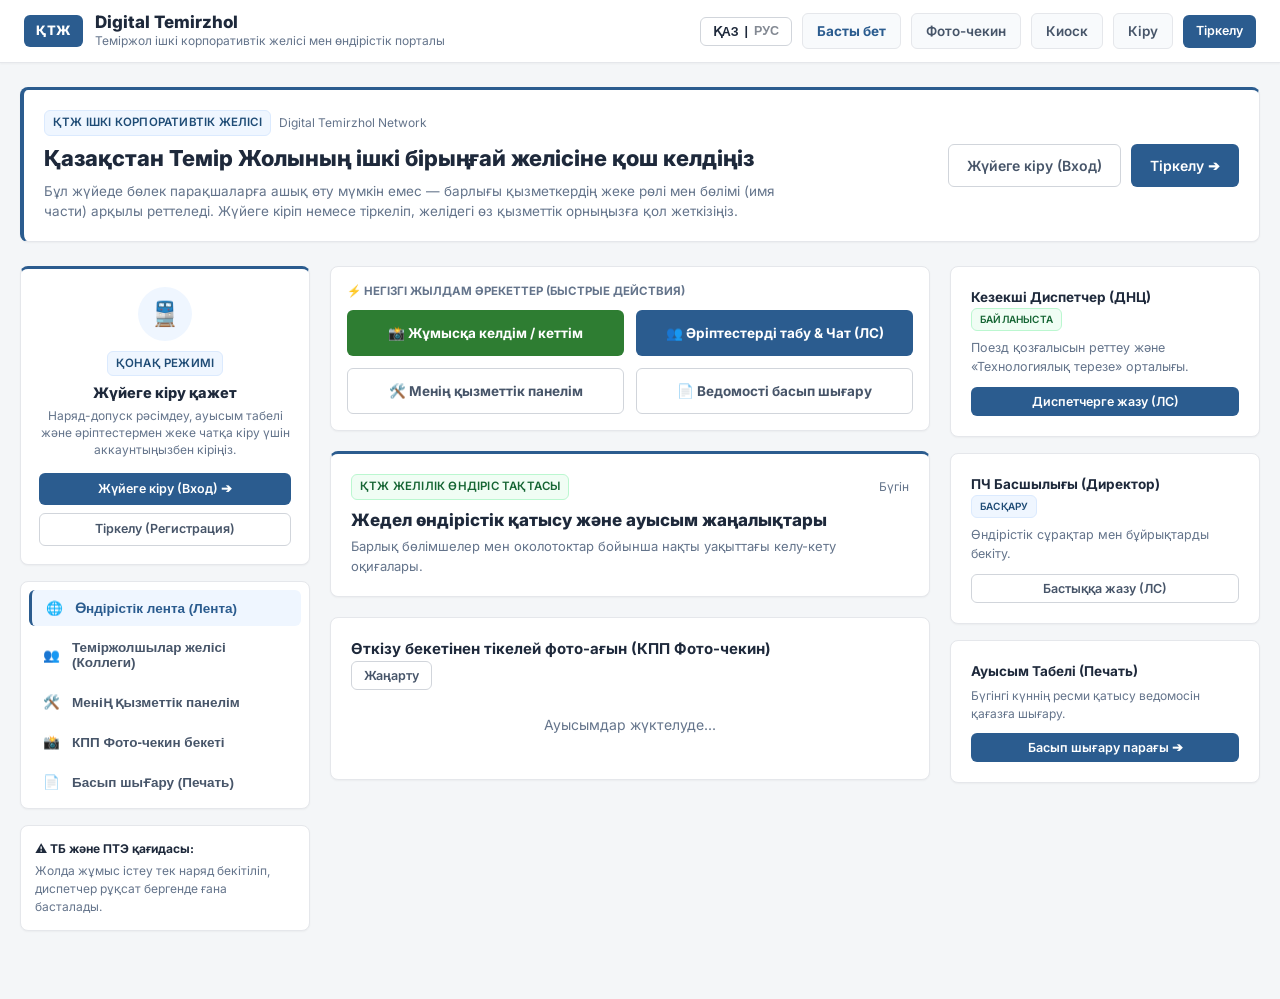
==== commit 4a284c7e: "Signatures wired into approvals+PDF, email reset, audit journal, unified navbar" ====
--- a/frontend/index.html
+++ b/frontend/index.html
@@ -11,39 +11,7 @@
 </head>
 <body>
 
-  <!-- Top Enterprise Navbar -->
-  <header class="navbar">
-    <a href="index.html" class="brand-wrapper">
-      <div class="brand-badge">ҚТЖ</div>
-      <div class="brand-info">
-        <h1 data-i18n="brand_title">Digital Temirzhol</h1>
-        <p>Теміржол ішкі корпоративтік желісі мен өндірістік порталы</p>
-      </div>
-    </a>
-
-    <div class="nav-actions" style="display:flex; align-items:center; gap:12px;">
-      <!-- Language Switcher -->
-      <button class="btn-lang" id="btnLangToggle" title="Тілді ауыстыру / Сменить язык">
-        <strong>ҚАЗ</strong> | <span style="opacity:0.6;">РУС</span>
-      </button>
-
-      <!-- Authenticated User Capsule -->
-      <div id="navAuthCapsule" style="display:none; align-items:center; gap:10px;">
-        <img id="navAvatar" src="" style="width:34px; height:34px; border-radius:50%; object-fit:cover; border:2px solid var(--primary);">
-        <div style="text-align:right;">
-          <div style="font-size:13.5px; font-weight:700; color:var(--text-main);" id="navFullName">—</div>
-          <div style="font-size:11px; color:var(--primary); font-weight:600;" id="navRoleBadge">—</div>
-        </div>
-        <button class="btn btn-secondary btn-sm" onclick="Api.logout()" style="margin-left:4px;">Шығу</button>
-      </div>
-
-      <!-- Guest Links -->
-      <div id="navGuestCapsule" style="display:flex; gap:8px;">
-        <a href="login.html" class="btn btn-secondary btn-sm">Кіру</a>
-        <a href="register.html" class="btn btn-primary btn-sm">Тіркелу</a>
-      </div>
-    </div>
-  </header>
+  <div id="appNavbar"></div>
 
   <main class="main-container" style="max-width: 1360px;">
 
@@ -374,6 +342,10 @@
   <script src="js/i18n.js"></script>
   <script src="js/chat_modal.js"></script>
   <script>
+    window.PAGE = { section: "home", title: "Digital Temirzhol", sub: "Теміржол ішкі корпоративтік желісі мен өндірістік порталы" };
+  </script>
+  <script src="js/layout.js"></script>
+  <script>
     let currentUser = null;
     let colleaguesData = [];
     let currentStatusFilter = 'ALL';
@@ -393,16 +365,13 @@
     });
 
     function updateUserUI() {
-      const authCapsule = document.getElementById("navAuthCapsule");
-      const guestCapsule = document.getElementById("navGuestCapsule");
+      // Navbar (auth capsule / guest links) is rendered by js/layout.js.
       const authBanner = document.getElementById("authWelcomeBanner");
       const welcome = document.getElementById("guestWelcomeBanner");
       const sidebarUser = document.getElementById("sidebarUserCard");
       const sidebarGuest = document.getElementById("sidebarGuestCard");
 
       if (currentUser) {
-        authCapsule.style.display = "flex";
-        guestCapsule.style.display = "none";
         if (welcome) welcome.style.display = "none";
         if (sidebarUser) sidebarUser.style.display = "block";
         if (sidebarGuest) sidebarGuest.style.display = "none";
@@ -419,12 +388,6 @@
           }
         }
 
-        document.getElementById("navFullName").innerText = currentUser.full_name;
-        document.getElementById("navRoleBadge").innerText = formatRoleName(currentUser.role);
-        if (currentUser.photo_url) {
-          document.getElementById("navAvatar").src = Api.getFileUrl(currentUser.photo_url);
-        }
-
         // Sidebar profile
         document.getElementById("sidebarFullName").innerText = currentUser.full_name;
         document.getElementById("sidebarPosition").innerText = currentUser.position || currentUser.role;
@@ -440,8 +403,6 @@
 
         renderRoleServicePanel();
       } else {
-        authCapsule.style.display = "none";
-        guestCapsule.style.display = "flex";
         if (authBanner) authBanner.style.display = "none";
         if (welcome) welcome.style.display = "block";
         if (sidebarUser) sidebarUser.style.display = "none";
@@ -571,7 +532,7 @@
                   ${escapeHtml(u.organization || 'ПЧ-13')} • ${escapeHtml(u.subdivision || 'Участок №3')}
                 </div>
                 <div style="font-size:11.5px; color:var(--text-muted);">
-                  ${escapeHtml(u.position)} | ЖСН: ${escapeHtml(u.iin || '—')} | Табель: ${escapeHtml(u.emp_num)}
+                  ${escapeHtml(u.position)} | Табель: ${escapeHtml(u.emp_num)}
                 </div>
               </div>
             </div>
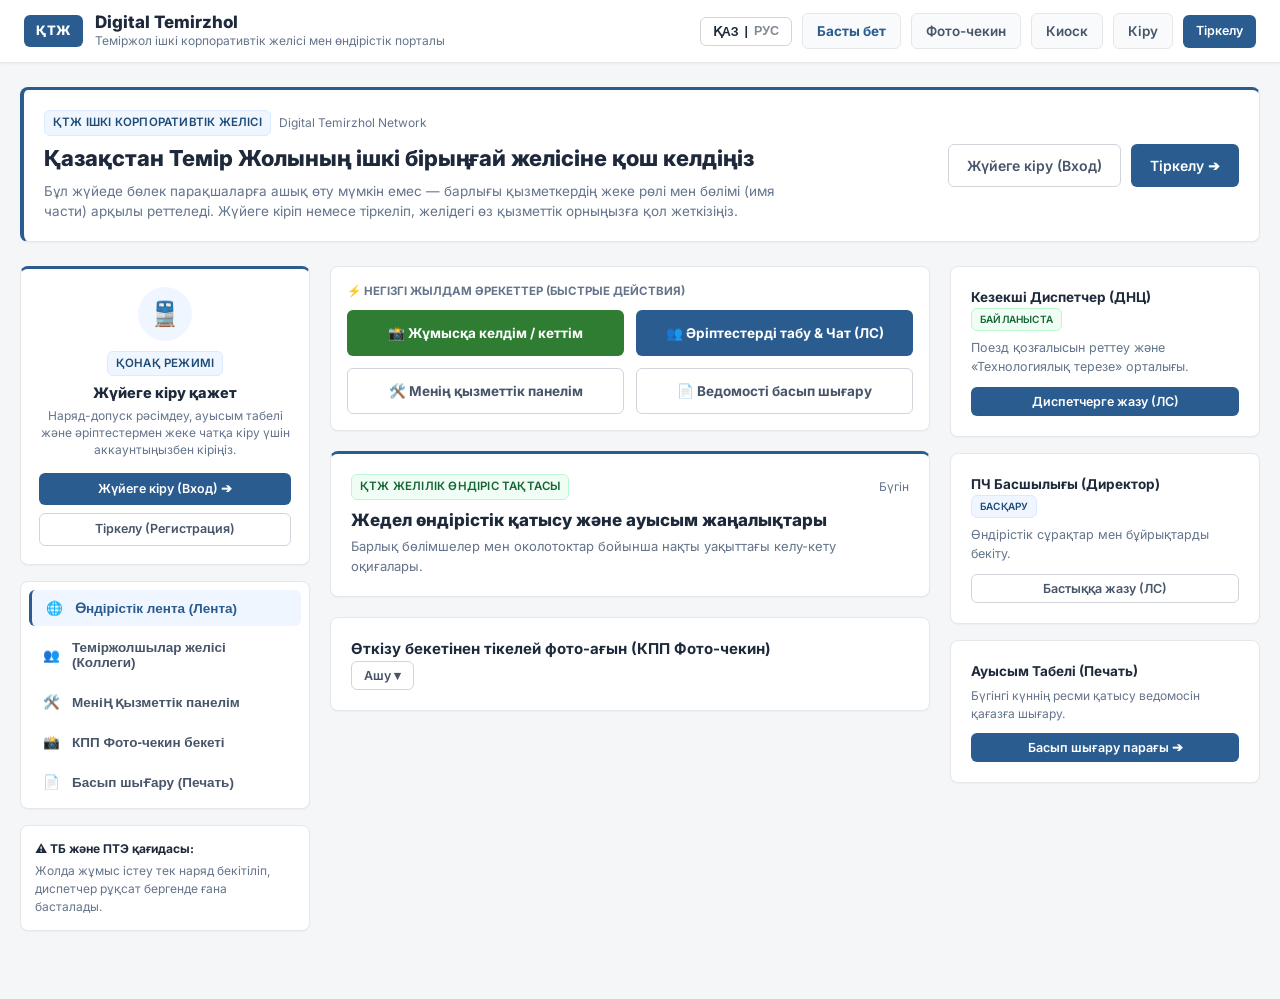
==== commit 7e8fe322: "Dispatcher work points, daily in/out journal, 15s checkout cooldown, collapsible feed, mobile CSS, Q" ====
--- a/frontend/index.html
+++ b/frontend/index.html
@@ -174,14 +174,17 @@
             </p>
           </div>
 
-          <!-- Live Checkins Stream Header -->
+          <!-- Live Checkins Stream (collapsible to save space) -->
           <div class="glass-card" style="margin-bottom: 20px;">
-            <div class="card-header">
+            <div class="card-header" style="cursor:pointer;" onclick="toggleLiveFeed()">
               <h3 style="font-size: 15px;">Өткізу бекетінен тікелей фото-ағын (КПП Фото-чекин)</h3>
-              <button class="btn btn-secondary btn-sm" onclick="loadLiveFeed()">Жаңарту</button>
-            </div>
-
-            <div id="liveFeedContainer" style="display:flex; flex-direction:column; gap:12px;">
+              <span style="display:flex; gap:8px; align-items:center;">
+                <span class="badge badge-blue" id="liveFeedCount" style="display:none;">0</span>
+                <button class="btn btn-secondary btn-sm" id="liveFeedToggleBtn" onclick="event.stopPropagation(); toggleLiveFeed()">Ашу ▾</button>
+              </span>
+            </div>
+
+            <div id="liveFeedContainer" style="display:none; flex-direction:column; gap:12px;">
               <div style="text-align:center; padding:24px; color:var(--text-muted);">Ауысымдар жүктелуде...</div>
             </div>
           </div>
@@ -359,9 +362,10 @@
         document.getElementById("guestWelcomeBanner").style.display = "block";
       }
 
-      loadLiveFeed();
+      updateLiveFeedCount();
       loadColleagues();
-      setInterval(loadLiveFeed, 6000);
+      setInterval(updateLiveFeedCount, 8000);
+      setInterval(() => { if (feedOpen) loadLiveFeed(); }, 6000);
     });
 
     function updateUserUI() {
@@ -439,15 +443,44 @@
       }
     }
 
-    // --- Live Feed ---
+    // --- Live Feed (collapsed by default; count badge stays fresh) ---
+    let feedOpen = false;
+
+    function toggleLiveFeed() {
+      feedOpen = !feedOpen;
+      const box = document.getElementById("liveFeedContainer");
+      const btn = document.getElementById("liveFeedToggleBtn");
+      box.style.display = feedOpen ? "flex" : "none";
+      btn.innerText = feedOpen ? "Жасыру ▴" : "Ашу ▾";
+      if (feedOpen) loadLiveFeed();
+    }
+
+    async function updateLiveFeedCount() {
+      try {
+        const records = await Api.getRecentAttendance(8);
+        const badge = document.getElementById("liveFeedCount");
+        badge.style.display = "inline-block";
+        badge.innerText = records.length;
+        if (feedOpen) renderLiveFeed(records);
+      } catch (err) {
+        console.warn("Feed error:", err);
+      }
+    }
+
     async function loadLiveFeed() {
       try {
-        const records = await Api.getRecentAttendance(8);
-        const container = document.getElementById("liveFeedContainer");
-        if (!records || records.length === 0) {
-          container.innerHTML = `<div style="text-align:center; padding:20px; color:var(--text-muted);">Бүгінге әзірге тіркеулер жоқ</div>`;
-          return;
-        }
+        renderLiveFeed(await Api.getRecentAttendance(8));
+      } catch (err) {
+        console.warn("Feed error:", err);
+      }
+    }
+
+    function renderLiveFeed(records) {
+      const container = document.getElementById("liveFeedContainer");
+      if (!records || records.length === 0) {
+        container.innerHTML = `<div style="text-align:center; padding:20px; color:var(--text-muted);">Бүгінге әзірге тіркеулер жоқ</div>`;
+        return;
+      }
 
         container.innerHTML = records.map(r => {
           const isCheckIn = r.action_type === "CHECK_IN";
@@ -467,9 +500,6 @@
             </div>
           `;
         }).join("");
-      } catch(err) {
-        console.warn("Feed error:", err);
-      }
     }
 
     // --- Colleagues Directory ---
--- a/frontend/css/style.css
+++ b/frontend/css/style.css
@@ -669,4 +669,89 @@
   box-shadow: var(--shadow-sm);
 }
 
-
+/* ==========================================================================
+   Mobile optimization (phones open check-in via QR — must work one-handed)
+   ========================================================================== */
+
+@media (max-width: 640px) {
+  /* Navbar compresses: brand short, actions scroll horizontally */
+  .navbar {
+    flex-wrap: wrap;
+    gap: 8px;
+    padding: 10px 12px;
+  }
+  .brand-info p {
+    display: none;
+  }
+  .brand-info h1 {
+    font-size: 16px;
+  }
+  .nav-actions {
+    flex-wrap: nowrap;
+    overflow-x: auto;
+    max-width: 100%;
+    gap: 8px;
+  }
+  .nav-link {
+    white-space: nowrap;
+    font-size: 13px;
+  }
+
+  .main-container {
+    padding-left: 12px;
+    padding-right: 12px;
+  }
+
+  /* All grids collapse to one column */
+  .grid-2, .grid-3, .grid-4 {
+    grid-template-columns: 1fr;
+  }
+
+  /* Check-in action buttons stack full-width for thumbs */
+  .checkin-actions {
+    grid-template-columns: 1fr !important;
+  }
+  .checkin-actions .btn-lg {
+    padding: 16px 12px;
+    font-size: 15px;
+  }
+
+  /* Camera shorter so buttons stay visible without scrolling */
+  .camera-box {
+    height: 240px;
+  }
+
+  /* No iOS auto-zoom on inputs */
+  .form-control {
+    font-size: 16px;
+  }
+
+  /* Tables: smaller text, wrapper already scrolls */
+  .custom-table th, .custom-table td {
+    padding: 8px 6px;
+    font-size: 12px;
+  }
+
+  /* Modals become full-screen sheets */
+  .modal-box {
+    width: 100%;
+    max-width: 100%;
+    margin: 0;
+    border-radius: 12px 12px 0 0;
+    max-height: 92vh;
+  }
+  .modal-overlay {
+    align-items: flex-end;
+    padding: 0;
+  }
+
+  .card, .glass-card {
+    padding: 14px;
+  }
+
+  .stat-val {
+    font-size: 20px;
+  }
+}
+
+
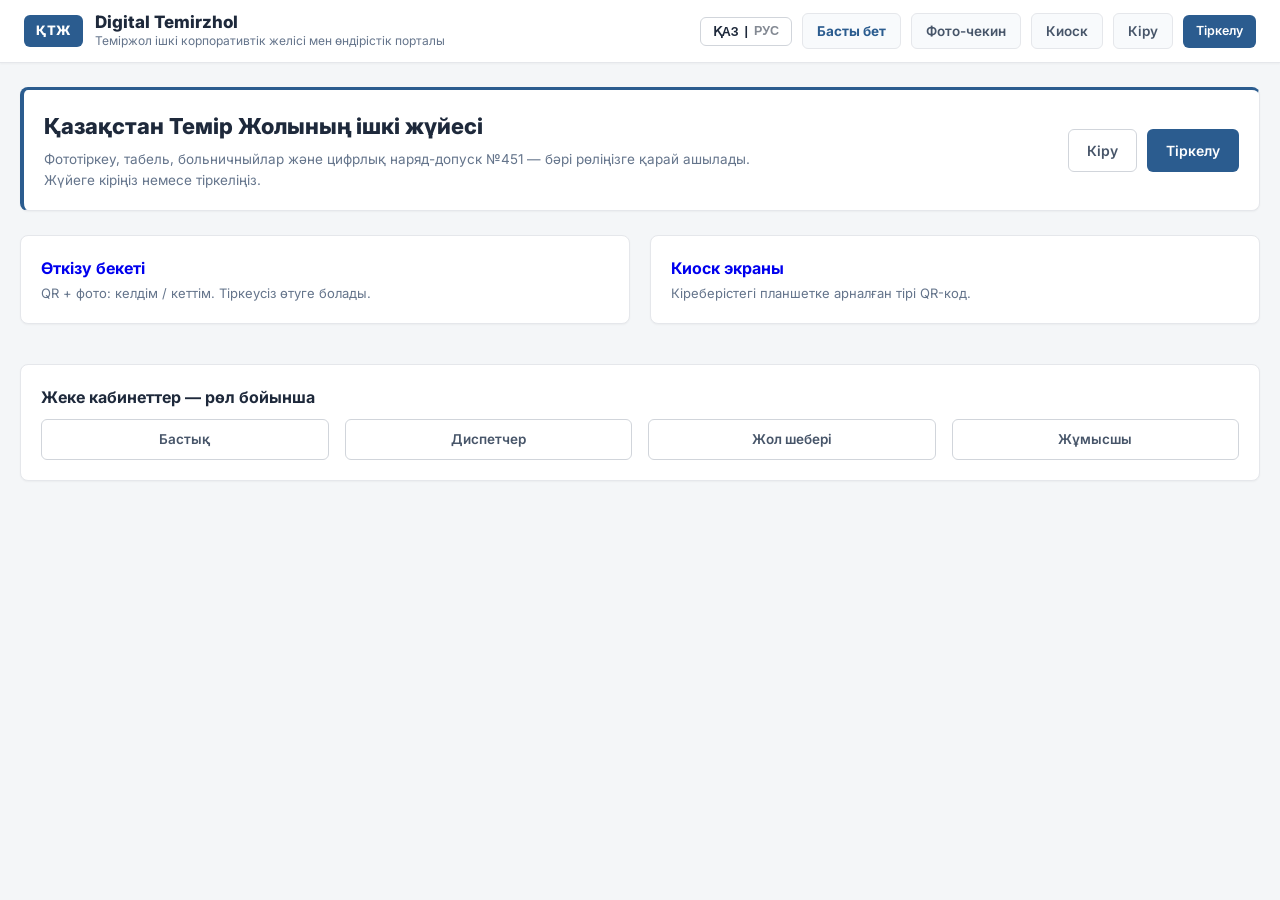
==== commit daf56202: "Redesign pass: guest landing, no duplicate actions, calmer nav, fewer badges/emojis" ====
--- a/frontend/index.html
+++ b/frontend/index.html
@@ -15,49 +15,67 @@
 
   <main class="main-container" style="max-width: 1360px;">
 
-    <!-- Guest Welcome Gateway (shown if not logged in) -->
+    <!-- Guest landing: what the system is + where to go (shown if not logged in) -->
     <div id="guestWelcomeBanner" class="glass-card highlight" style="display:none; margin-bottom: 24px; border-left: 4px solid var(--primary);">
       <div style="display:flex; justify-content:space-between; align-items:center; flex-wrap:wrap; gap:16px;">
         <div>
-          <div style="display:flex; align-items:center; gap:8px; margin-bottom:6px;">
-            <span class="badge badge-blue">ҚТЖ ІШКІ КОРПОРАТИВТІК ЖЕЛІСІ</span>
-            <span style="font-size:12px; color:var(--text-muted);">Digital Temirzhol Network</span>
-          </div>
           <h2 style="font-size:22px; font-weight:800; color:var(--text-main); margin-bottom:6px;">
-            Қазақстан Темір Жолының ішкі бірыңғай желісіне қош келдіңіз
+            Қазақстан Темір Жолының ішкі жүйесі
           </h2>
           <p style="color:var(--text-muted); font-size:13.5px; max-width:760px; line-height:1.5;">
-            Бұл жүйеде бөлек парақшаларға ашық өту мүмкін емес — барлығы қызметкердің жеке рөлі мен бөлімі (имя части) арқылы реттеледі. Жүйеге кіріп немесе тіркеліп, желідегі өз қызметтік орныңызға қол жеткізіңіз.
+            Фототіркеу, табель, больничныйлар және цифрлық наряд-допуск №451 — бәрі рөліңізге қарай ашылады. Жүйеге кіріңіз немесе тіркеліңіз.
           </p>
         </div>
         <div style="display:flex; gap:10px;">
           <a href="login.html" class="btn btn-secondary" style="font-size:14px; padding:10px 18px;">
-            Жүйеге кіру (Вход)
+            Кіру
           </a>
           <a href="register.html" class="btn btn-primary" style="font-size:14px; padding:10px 18px;">
-            Тіркелу ➔
+            Тіркелу
           </a>
         </div>
       </div>
     </div>
 
-    <!-- Authenticated Quick Status Banner (shown when logged in) -->
-    <div id="authWelcomeBanner" class="glass-card highlight" style="display:none; margin-bottom: 20px; border-left: 4px solid var(--accent-cyan); background: linear-gradient(135deg, rgba(240, 249, 255, 0.9) 0%, rgba(255, 255, 255, 0.95) 100%);">
+    <!-- Guest role cards (shown if not logged in) -->
+    <div id="guestLanding" style="display:none;">
+      <div class="grid-2" style="margin-bottom:20px;">
+        <a href="checkin.html" class="glass-card" style="text-decoration:none; display:block;">
+          <h3 style="font-size:16px; margin-bottom:4px;">Өткізу бекеті</h3>
+          <p style="font-size:13px; color:var(--text-muted);">QR + фото: келдім / кеттім. Тіркеусіз өтуге болады.</p>
+        </a>
+        <a href="kiosk.html" class="glass-card" style="text-decoration:none; display:block;">
+          <h3 style="font-size:16px; margin-bottom:4px;">Киоск экраны</h3>
+          <p style="font-size:13px; color:var(--text-muted);">Кіреберістегі планшетке арналған тірі QR-код.</p>
+        </a>
+      </div>
+      <div class="glass-card" style="margin-bottom:20px;">
+        <h3 style="font-size:16px; margin-bottom:10px;">Жеке кабинеттер — рөл бойынша</h3>
+        <div class="grid-4">
+          <a href="login.html" class="btn btn-secondary">Бастық</a>
+          <a href="login.html" class="btn btn-secondary">Диспетчер</a>
+          <a href="login.html" class="btn btn-secondary">Жол шебері</a>
+          <a href="login.html" class="btn btn-secondary">Жұмысшы</a>
+        </div>
+      </div>
+    </div>
+
+    <!-- Authenticated status banner (shown when logged in) -->
+    <div id="authWelcomeBanner" class="glass-card" style="display:none; margin-bottom: 20px;">
       <div style="display:flex; justify-content:space-between; align-items:center; flex-wrap:wrap; gap:14px;">
         <div style="display:flex; align-items:center; gap:14px;">
-          <img id="welcomeBannerAvatar" src="" style="width:48px; height:48px; border-radius:50%; object-fit:cover; border:2px solid var(--accent-cyan); display:none;">
+          <img id="welcomeBannerAvatar" src="" style="width:48px; height:48px; border-radius:50%; object-fit:cover; border:2px solid var(--border-strong); display:none;">
           <div>
-            <div style="font-size:11.5px; color:var(--accent-cyan); font-weight:700; text-transform:uppercase;" id="welcomeBannerRoleTag">ЖҰМЫС ОРНЫ</div>
             <h2 style="font-size:18px; font-weight:800; color:var(--text-main); margin-bottom:2px;" id="welcomeBannerGreeting">Қош келдіңіз!</h2>
             <div style="font-size:12.5px; color:var(--text-muted);" id="welcomeBannerOrgTag">ПЧ-13 • Участок №3</div>
           </div>
         </div>
         <div style="display:flex; gap:8px; flex-wrap:wrap;">
           <button class="btn btn-primary btn-sm" onclick="switchNetworkTab('service')" id="btnGoToRolePanel">
-            🛠️ Менің қызметтік панелім ➔
+            Менің панелім
           </button>
           <button class="btn btn-success btn-sm" onclick="switchNetworkTab('checkin')">
-            📸 Фото-чекин
+            Фото-чекин
           </button>
         </div>
       </div>
@@ -89,47 +107,37 @@
         </div>
 
         <!-- Guest Authorization Card (shown if not logged in) -->
-        <div id="sidebarGuestCard" class="network-user-card" style="display: block; text-align: center; border-top: 3px solid var(--primary);">
-          <div style="width: 54px; height: 54px; border-radius: 50%; background: #eff6ff; color: var(--primary); display: flex; align-items: center; justify-content: center; font-size: 24px; margin: 0 auto 10px;">
-            🚆
-          </div>
-          <span class="badge badge-blue" style="margin-bottom: 6px;">ҚОНАҚ РЕЖИМІ</span>
+        <div id="sidebarGuestCard" class="network-user-card" style="display: block; text-align: center;">
           <h3 style="font-size: 14.5px; font-weight: 800; color: var(--text-main); margin-bottom: 4px;">Жүйеге кіру қажет</h3>
           <p style="font-size: 12px; color: var(--text-muted); margin-bottom: 14px; line-height: 1.4;">
-            Наряд-допуск рәсімдеу, ауысым табелі және әріптестермен жеке чатқа кіру үшін аккаунтыңызбен кіріңіз.
+            Табель, нарядтар және чат — аккаунтпен кіріңіз.
           </p>
           <a href="login.html" class="btn btn-primary btn-sm" style="width: 100%; margin-bottom: 8px;">
-            Жүйеге кіру (Вход) ➔
+            Кіру
           </a>
           <a href="register.html" class="btn btn-secondary btn-sm" style="width: 100%;">
-            Тіркелу (Регистрация)
+            Тіркелу
           </a>
         </div>
 
-        <!-- Social Network Navigation Menu -->
+        <!-- Navigation -->
         <nav class="network-nav-menu">
           <button class="network-nav-item active" onclick="switchNetworkTab('feed')" id="navTab-feed">
-            🌐 <span>Өндірістік лента (Лента)</span>
+            <span>Лента</span>
           </button>
           <button class="network-nav-item" onclick="switchNetworkTab('colleagues')" id="navTab-colleagues">
-            👥 <span>Теміржолшылар желісі (Коллеги)</span>
+            <span>Әріптестер</span>
           </button>
           <button class="network-nav-item" onclick="switchNetworkTab('service')" id="navTab-service">
-            🛠️ <span>Менің қызметтік панелім</span>
+            <span>Қызметтік панель</span>
           </button>
           <button class="network-nav-item" onclick="switchNetworkTab('checkin')" id="navTab-checkin">
-            📸 <span>КПП Фото-чекин бекеті</span>
+            <span>Фото-чекин</span>
           </button>
           <button class="network-nav-item" onclick="openPrintRoster()">
-            📄 <span>Басып шығару (Печать)</span>
+            <span>Басып шығару</span>
           </button>
         </nav>
-
-        <!-- Safety Notice Card -->
-        <div class="glass-card" style="margin-top: 16px; padding: 14px; font-size: 12px; color: var(--text-muted);">
-          <strong style="color:var(--text-main); display:block; margin-bottom:4px;">⚠️ ТБ және ПТЭ қағидасы:</strong>
-          Жолда жұмыс істеу тек наряд бекітіліп, диспетчер рұқсат бергенде ғана басталады.
-        </div>
 
       </aside>
 
@@ -138,46 +146,11 @@
 
         <!-- 1. FEED TAB -->
         <div id="tabContent-feed">
-          
-          <!-- Super Clear Big Quick Action Cards for Any User -->
-          <div class="glass-card" style="margin-bottom: 20px; padding: 16px; background: #ffffff; border: 1px solid var(--border-color);">
-            <div style="font-size:11.5px; color:var(--text-muted); text-transform:uppercase; font-weight:700; margin-bottom:10px;">
-              ⚡ Негізгі жылдам әрекеттер (Быстрые действия)
-            </div>
-            <div style="display:grid; grid-template-columns: repeat(auto-fit, minmax(200px, 1fr)); gap: 12px;">
-              <button class="btn btn-success" onclick="switchNetworkTab('checkin')" style="padding:14px 12px; font-size:13.5px; font-weight:700; display:flex; align-items:center; justify-content:center; gap:8px;">
-                📸 Жұмысқа келдім / кеттім
-              </button>
-              <button class="btn btn-primary" onclick="switchNetworkTab('colleagues')" style="padding:14px 12px; font-size:13.5px; font-weight:700; display:flex; align-items:center; justify-content:center; gap:8px;">
-                👥 Әріптестерді табу & Чат (ЛС)
-              </button>
-              <button class="btn btn-secondary" onclick="switchNetworkTab('service')" style="padding:14px 12px; font-size:13.5px; font-weight:700; display:flex; align-items:center; justify-content:center; gap:8px;">
-                🛠️ Менің қызметтік панелім
-              </button>
-              <button class="btn btn-secondary" onclick="openPrintRoster()" style="padding:14px 12px; font-size:13.5px; font-weight:700; display:flex; align-items:center; justify-content:center; gap:8px;">
-                📄 Ведомості басып шығару
-              </button>
-            </div>
-          </div>
-
-          <!-- Announcement Banner -->
-          <div class="glass-card highlight" style="margin-bottom: 20px;">
-            <div style="display:flex; justify-content:space-between; align-items:center; margin-bottom:8px;">
-              <span class="badge badge-green">ҚТЖ ЖЕЛІЛІК ӨНДІРІС ТАҚТАСЫ</span>
-              <span style="font-size:12px; color:var(--text-muted);" id="feedCurrentDate">Бүгін</span>
-            </div>
-            <h3 style="font-size: 17px; font-weight: 800; color: var(--text-main); margin-bottom: 4px;">
-              Жедел өндірістік қатысу және ауысым жаңалықтары
-            </h3>
-            <p style="font-size: 13px; color: var(--text-muted);">
-              Барлық бөлімшелер мен околотоктар бойынша нақты уақыттағы келу-кету оқиғалары.
-            </p>
-          </div>
 
           <!-- Live Checkins Stream (collapsible to save space) -->
           <div class="glass-card" style="margin-bottom: 20px;">
             <div class="card-header" style="cursor:pointer;" onclick="toggleLiveFeed()">
-              <h3 style="font-size: 15px;">Өткізу бекетінен тікелей фото-ағын (КПП Фото-чекин)</h3>
+              <h3 style="font-size: 15px;">Фото-ағын (КПП)</h3>
               <span style="display:flex; gap:8px; align-items:center;">
                 <span class="badge badge-blue" id="liveFeedCount" style="display:none;">0</span>
                 <button class="btn btn-secondary btn-sm" id="liveFeedToggleBtn" onclick="event.stopPropagation(); toggleLiveFeed()">Ашу ▾</button>
@@ -197,10 +170,7 @@
           <div class="glass-card" style="margin-bottom: 20px;">
             <div class="card-header" style="flex-wrap:wrap; gap:10px;">
               <div>
-                <h3 style="font-size: 16px;">ҚТЖ Қызметкерлер каталогы және Жеке чат</h3>
-                <p style="font-size: 12px; color: var(--text-muted);">
-                  Кез келген әріптесіңізді тауып, бөлімін көріңіз және жеке хабарлама (ЛС) жазыңыз.
-                </p>
+                <h3 style="font-size: 16px;">Әріптестер</h3>
               </div>
               <div style="display:flex; gap:8px; align-items:center;">
                 <input type="text" id="networkSearchInput" class="form-control" placeholder="Аты-жөні немесе бөлімі..." style="min-width:240px;" oninput="filterColleagues(this.value)">
@@ -231,12 +201,8 @@
 
         <!-- 3. ROLE-SPECIFIC SERVICE PANEL TAB -->
         <div id="tabContent-service" style="display:none;">
-          
-          <div class="glass-card highlight" style="margin-bottom: 20px;">
-            <div style="display:flex; justify-content:space-between; align-items:center; margin-bottom:6px;">
-              <span class="badge badge-purple" id="servicePanelRoleBadge">ҚЫЗМЕТТІК ПАНЕЛЬ</span>
-              <span style="font-size:12px; color:var(--text-muted);">Рөл бойынша шектелген қолжетімділік</span>
-            </div>
+
+          <div class="glass-card" style="margin-bottom: 20px;">
             <h3 style="font-size: 18px; font-weight: 800; color: var(--text-main);" id="servicePanelTitle">
               Менің қызметтік міндеттерім
             </h3>
@@ -292,45 +258,20 @@
 
       </section>
 
-      <!-- ================= RIGHT SIDEBAR: QUICK DUTY & ACTIONS ================= -->
+      <!-- ================= RIGHT SIDEBAR ================= -->
       <aside class="network-right-sidebar">
-        
-        <!-- Duty Dispatcher Widget -->
+
+        <!-- Contacts in one card -->
         <div class="glass-card" style="margin-bottom: 16px;">
-          <div class="card-header" style="margin-bottom: 8px;">
-            <h4 style="font-size: 13.5px; font-weight: 700;">Кезекші Диспетчер (ДНЦ)</h4>
-            <span class="badge badge-green" style="font-size:10px;">БАЙЛАНЫСТА</span>
-          </div>
-          <div style="font-size: 12.5px; color: var(--text-muted); margin-bottom: 10px;">
-            Поезд қозғалысын реттеу және «Технологиялық терезе» орталығы.
-          </div>
-          <button class="btn btn-primary btn-sm" style="width:100%;" onclick="openQuickChatWithRole('DISPATCHER')">
-            Диспетчерге жазу (ЛС)
-          </button>
-        </div>
-
-        <!-- Management Hotline Widget -->
-        <div class="glass-card" style="margin-bottom: 16px;">
-          <div class="card-header" style="margin-bottom: 8px;">
-            <h4 style="font-size: 13.5px; font-weight: 700;">ПЧ Басшылығы (Директор)</h4>
-            <span class="badge badge-blue" style="font-size:10px;">БАСҚАРУ</span>
-          </div>
-          <div style="font-size: 12.5px; color: var(--text-muted); margin-bottom: 10px;">
-            Өндірістік сұрақтар мен бұйрықтарды бекіту.
-          </div>
-          <button class="btn btn-secondary btn-sm" style="width:100%;" onclick="openQuickChatWithRole('BOSS')">
-            Бастыққа жазу (ЛС)
-          </button>
-        </div>
-
-        <!-- Shift Attendance Sheet Print Widget -->
-        <div class="glass-card" style="margin-bottom: 16px;">
-          <h4 style="font-size: 13.5px; font-weight: 700; margin-bottom: 6px;">Ауысым Табелі (Печать)</h4>
-          <p style="font-size: 12px; color: var(--text-muted); margin-bottom: 10px;">
-            Бүгінгі күннің ресми қатысу ведомосін қағазға шығару.
-          </p>
-          <button class="btn btn-primary btn-sm" style="width:100%;" onclick="openPrintRoster()">
-            Басып шығару парағы ➔
+          <h4 style="font-size: 13.5px; font-weight: 700; margin-bottom: 10px;">Байланыс</h4>
+          <button class="btn btn-primary btn-sm" style="width:100%; margin-bottom:8px;" onclick="openQuickChatWithRole('DISPATCHER')">
+            Диспетчерге жазу
+          </button>
+          <button class="btn btn-secondary btn-sm" style="width:100%; margin-bottom:8px;" onclick="openQuickChatWithRole('BOSS')">
+            Бастыққа жазу
+          </button>
+          <button class="btn btn-secondary btn-sm" style="width:100%;" onclick="openPrintRoster()">
+            Табельді басып шығару
           </button>
         </div>
 
@@ -372,17 +313,20 @@
       // Navbar (auth capsule / guest links) is rendered by js/layout.js.
       const authBanner = document.getElementById("authWelcomeBanner");
       const welcome = document.getElementById("guestWelcomeBanner");
+      const landing = document.getElementById("guestLanding");
+      const layout = document.getElementById("networkLayout");
       const sidebarUser = document.getElementById("sidebarUserCard");
       const sidebarGuest = document.getElementById("sidebarGuestCard");
 
       if (currentUser) {
         if (welcome) welcome.style.display = "none";
+        if (landing) landing.style.display = "none";
+        if (layout) layout.style.display = "grid";
         if (sidebarUser) sidebarUser.style.display = "block";
         if (sidebarGuest) sidebarGuest.style.display = "none";
 
         if (authBanner) {
           authBanner.style.display = "block";
-          document.getElementById("welcomeBannerRoleTag").innerText = formatRoleName(currentUser.role).toUpperCase();
           document.getElementById("welcomeBannerGreeting").innerText = `Сәлеметсіз бе, ${currentUser.full_name}!`;
           document.getElementById("welcomeBannerOrgTag").innerText = `${currentUser.organization || 'ПЧ-13'} • ${currentUser.subdivision || 'Участок №3'} • Табель: ${currentUser.emp_num || '—'}`;
           if (currentUser.photo_url) {
@@ -409,6 +353,8 @@
       } else {
         if (authBanner) authBanner.style.display = "none";
         if (welcome) welcome.style.display = "block";
+        if (landing) landing.style.display = "block";
+        if (layout) layout.style.display = "none";
         if (sidebarUser) sidebarUser.style.display = "none";
         if (sidebarGuest) sidebarGuest.style.display = "block";
       }
@@ -570,7 +516,7 @@
             <div style="display:flex; align-items:center; gap:10px;">
               ${statusBadge}
               <button class="btn btn-primary btn-sm" onclick="openChatWith(${u.id}, '${escapeJs(u.full_name)}', '${escapeJs(u.role)}')">
-                Чат (ЛС)
+                Чат
               </button>
             </div>
           </div>
@@ -584,13 +530,12 @@
       if (!currentUser) {
         container.innerHTML = `
           <div class="glass-card" style="text-align:center; padding:36px 20px;">
-            <div style="font-size:32px; margin-bottom:8px;">🔒</div>
             <h3 style="font-size:17px; font-weight:800; color:var(--text-main); margin-bottom:6px;">Қызметтік панель жабық</h3>
             <p style="font-size:13px; color:var(--text-muted); max-width:480px; margin:0 auto 16px;">
               Бұл бөлім қызметкердің лауазымына (ПЧ Бастығы, Диспетчер, Жол шебері, Жұмысшы) сәйкес арнайы өндірістік құралдарды ашады.
             </p>
             <div style="display:flex; justify-content:center; gap:10px;">
-              <a href="login.html" class="btn btn-primary">Жүйеге кіру (Вход) ➔</a>
+              <a href="login.html" class="btn btn-primary">Жүйеге кіру</a>
               <a href="register.html" class="btn btn-secondary">Тіркелу</a>
             </div>
           </div>
@@ -599,7 +544,6 @@
       }
 
       const role = currentUser.role;
-      document.getElementById("servicePanelRoleBadge").innerText = formatRoleName(role).toUpperCase();
 
       if (role === "WORKER") {
         document.getElementById("servicePanelTitle").innerText = "Жұмысшының жеке қызметтік панелі";
@@ -623,7 +567,7 @@
               <p style="font-size:13px; color:var(--text-muted); margin-bottom:12px;">
                 Емханадан алынған анықтаманы фото/скриншот түрінде жүктеп, Бастыққа бекітуге жіберіңіз.
               </p>
-              <a href="worker.html" class="btn btn-primary">Больничный өтінішін ашу ➔</a>
+              <a href="worker.html" class="btn btn-primary">Больничный өтінішін ашу</a>
             </div>
           </div>
         `;
@@ -639,7 +583,7 @@
               <p style="font-size:13px; color:var(--text-muted); margin-bottom:12px;">
                 Қарамағыңыздағы жұмысшылардың қатысуы, келген-кеткен уақыты мен фотосы.
               </p>
-              <a href="master.html" class="btn btn-primary">Бригаданы басқару және Наряд толтыру ➔</a>
+              <a href="master.html" class="btn btn-primary">Бригаданы басқару және Наряд толтыру</a>
             </div>
 
             <div class="glass-card">
@@ -649,7 +593,7 @@
               <p style="font-size:13px; color:var(--text-muted); margin-bottom:12px;">
                 Наряд пен өндірістік жұмыстар бойынша ПЧ Бастығымен личкаға хат алмасу.
               </p>
-              <button class="btn btn-secondary" onclick="openQuickChatWithRole('BOSS')">Бастыққа жазу (ЛС)</button>
+              <button class="btn btn-secondary" onclick="openQuickChatWithRole('BOSS')">Бастыққа жазу</button>
             </div>
           </div>
         `;
@@ -665,7 +609,7 @@
               <p style="font-size:13px; color:var(--text-muted); margin-bottom:12px;">
                 Жол шеберлері жолдаған №451 наряд-допусктарға цифрлық қол қою және жұмысшылардың емхана қағаздарын растау.
               </p>
-              <a href="boss.html" class="btn btn-primary">Басқару кабинетіне кіру ➔</a>
+              <a href="boss.html" class="btn btn-primary">Басқару кабинетіне кіру</a>
             </div>
 
             <div class="glass-card">
@@ -690,7 +634,7 @@
             <p style="font-size:13px; color:var(--text-muted); margin-bottom:12px;">
               Бастық бекіткен нарядтарды тексеріп, поезд қозғалысын реттеу арқылы бригадаға жұмыс бастауға рұқсат беріңіз.
             </p>
-            <a href="dispatcher.html" class="btn btn-primary">Диспетчерлік Басқару Орталығына өту ➔</a>
+            <a href="dispatcher.html" class="btn btn-primary">Диспетчерлік орталыққа өту</a>
           </div>
         `;
       }
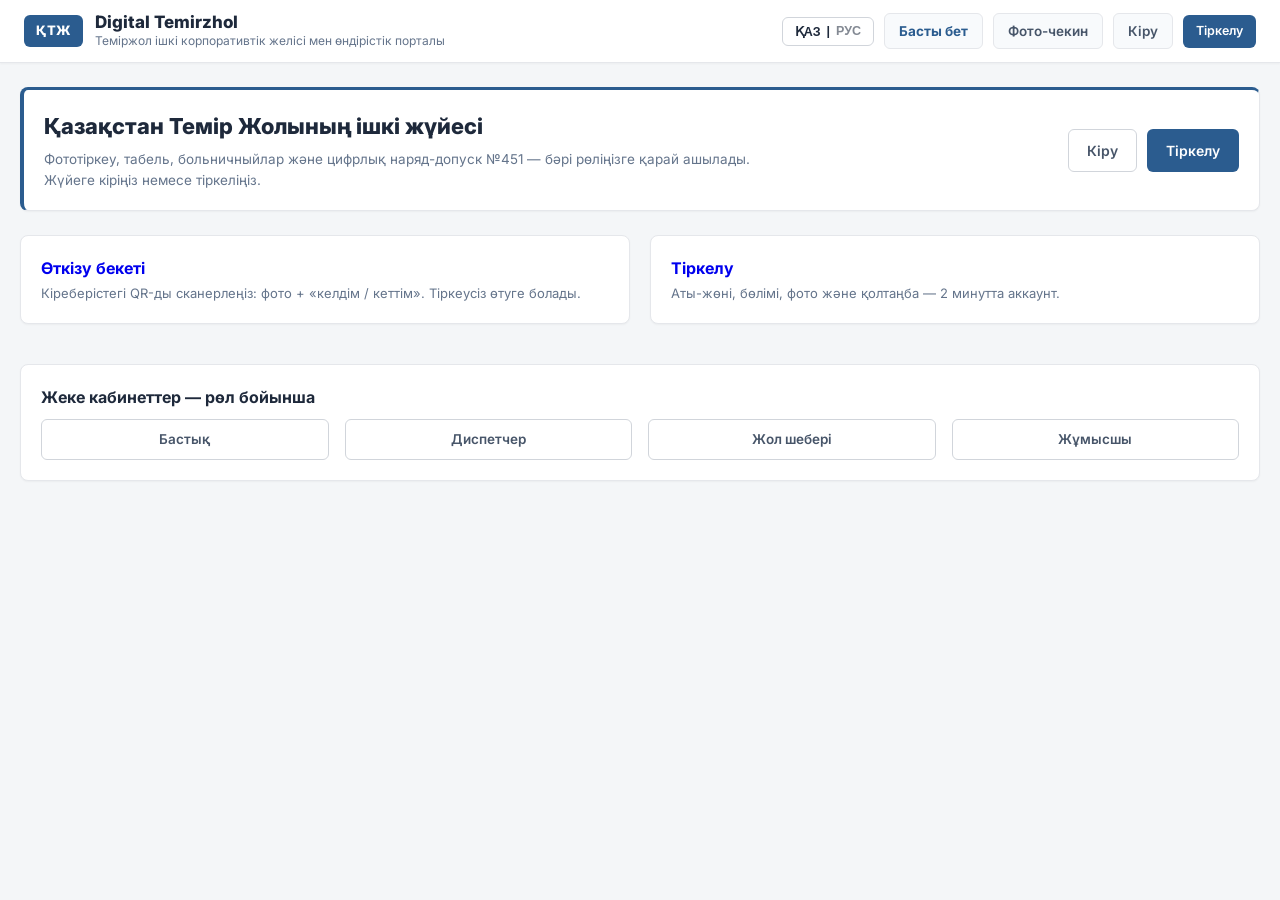
==== commit 37f8e780: "Drop kiosk screen: paper QR via dispatcher copy-link" ====
--- a/frontend/index.html
+++ b/frontend/index.html
@@ -42,11 +42,11 @@
       <div class="grid-2" style="margin-bottom:20px;">
         <a href="checkin.html" class="glass-card" style="text-decoration:none; display:block;">
           <h3 style="font-size:16px; margin-bottom:4px;">Өткізу бекеті</h3>
-          <p style="font-size:13px; color:var(--text-muted);">QR + фото: келдім / кеттім. Тіркеусіз өтуге болады.</p>
+          <p style="font-size:13px; color:var(--text-muted);">Кіреберістегі QR-ды сканерлеңіз: фото + «келдім / кеттім». Тіркеусіз өтуге болады.</p>
         </a>
-        <a href="kiosk.html" class="glass-card" style="text-decoration:none; display:block;">
-          <h3 style="font-size:16px; margin-bottom:4px;">Киоск экраны</h3>
-          <p style="font-size:13px; color:var(--text-muted);">Кіреберістегі планшетке арналған тірі QR-код.</p>
+        <a href="register.html" class="glass-card" style="text-decoration:none; display:block;">
+          <h3 style="font-size:16px; margin-bottom:4px;">Тіркелу</h3>
+          <p style="font-size:13px; color:var(--text-muted);">Аты-жөні, бөлімі, фото және қолтаңба — 2 минутта аккаунт.</p>
         </a>
       </div>
       <div class="glass-card" style="margin-bottom:20px;">
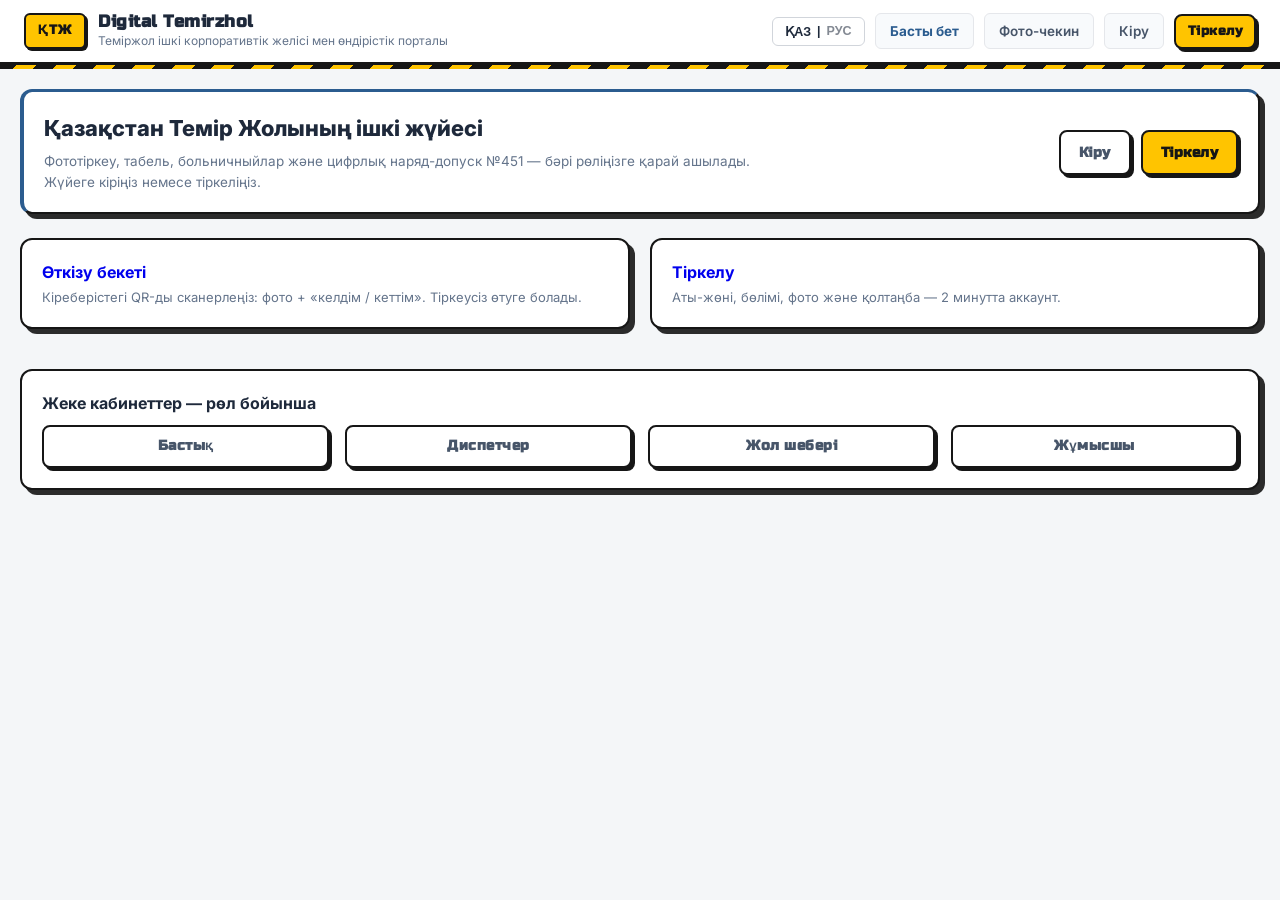
==== commit 7f2186b4: "Railway brand theme + go.html standalone check-in for paper QR" ====
--- a/frontend/index.html
+++ b/frontend/index.html
@@ -40,7 +40,7 @@
     <!-- Guest role cards (shown if not logged in) -->
     <div id="guestLanding" style="display:none;">
       <div class="grid-2" style="margin-bottom:20px;">
-        <a href="checkin.html" class="glass-card" style="text-decoration:none; display:block;">
+        <a href="go.html" class="glass-card" style="text-decoration:none; display:block;">
           <h3 style="font-size:16px; margin-bottom:4px;">Өткізу бекеті</h3>
           <p style="font-size:13px; color:var(--text-muted);">Кіреберістегі QR-ды сканерлеңіз: фото + «келдім / кеттім». Тіркеусіз өтуге болады.</p>
         </a>
@@ -150,7 +150,7 @@
           <!-- Live Checkins Stream (collapsible to save space) -->
           <div class="glass-card" style="margin-bottom: 20px;">
             <div class="card-header" style="cursor:pointer;" onclick="toggleLiveFeed()">
-              <h3 style="font-size: 15px;">Фото-ағын (КПП)</h3>
+              <h3 style="font-size: 15px; display:flex; align-items:center; gap:8px;"><span class="live-dot"></span>Фото-ағын (КПП)</h3>
               <span style="display:flex; gap:8px; align-items:center;">
                 <span class="badge badge-blue" id="liveFeedCount" style="display:none;">0</span>
                 <button class="btn btn-secondary btn-sm" id="liveFeedToggleBtn" onclick="event.stopPropagation(); toggleLiveFeed()">Ашу ▾</button>
--- a/frontend/css/style.css
+++ b/frontend/css/style.css
@@ -4,7 +4,7 @@
    Supports Kazakh Cyrillic (ә, ғ, қ, ң, ө, ұ, ү, һ, і) & Russian Cyrillic
    ========================================================================== */
 
-@import url('https://fonts.googleapis.com/css2?family=Inter:wght@400;500;600;700;800&family=Noto+Sans:wght@400;500;600;700&display=swap');
+@import url('https://fonts.googleapis.com/css2?family=Inter:wght@400;500;600;700;800&family=Noto+Sans:wght@400;500;600;700&family=Russo+One&display=swap');
 
 :root {
   /* Fonts with native Cyrillic & Cyrillic Extended support */
@@ -57,6 +57,14 @@
   --radius-md: 8px;
   --radius-lg: 12px;
   --radius-full: 9999px;
+
+  /* Railway brand layer */
+  --font-display: 'Russo One', 'Inter', sans-serif;
+  --ink: #161616;
+  --rail: #ffc400;
+  --rail-dark: #e0a800;
+  --go: #1b7a3d;
+  --stop: #c8191b;
 }
 
 * {
@@ -754,4 +762,184 @@
   }
 }
 
-
+/* ==========================================================================
+   RAILWAY BRAND LAYER — hard industrial look, no AI slop
+   Signal yellow + ink black + stencil type. Applied last, wins ties.
+   ========================================================================== */
+
+/* Hazard stripe utility */
+.rail-stripe {
+  height: 8px;
+  background: repeating-linear-gradient(-45deg, var(--ink) 0 14px, var(--rail) 14px 28px);
+}
+
+/* Navbar: ink underline + stripe */
+.navbar {
+  border-bottom: 3px solid var(--ink);
+  position: sticky;
+}
+.navbar::after {
+  content: "";
+  position: absolute;
+  left: 0;
+  right: 0;
+  bottom: -7px;
+  height: 4px;
+  background: repeating-linear-gradient(-45deg, var(--ink) 0 14px, var(--rail) 14px 28px);
+}
+
+.brand-badge {
+  background: var(--rail);
+  color: var(--ink);
+  font-family: var(--font-display);
+  border: 2px solid var(--ink);
+  box-shadow: 2px 2px 0 var(--ink);
+  letter-spacing: 1px;
+}
+
+.brand-info h1 {
+  font-family: var(--font-display);
+  letter-spacing: 0.5px;
+}
+
+/* Hard buttons */
+.btn {
+  font-family: var(--font-display);
+  letter-spacing: 0.5px;
+  border: 2px solid var(--ink);
+  border-radius: 8px;
+  box-shadow: 3px 3px 0 var(--ink);
+  transition: transform 0.06s ease, box-shadow 0.06s ease;
+}
+.btn:hover {
+  transform: translate(-1px, -1px);
+  box-shadow: 4px 4px 0 var(--ink);
+}
+.btn:active {
+  transform: translate(2px, 2px);
+  box-shadow: 1px 1px 0 var(--ink);
+}
+.btn:disabled {
+  transform: none;
+  box-shadow: none;
+  opacity: 0.55;
+}
+
+.btn-primary {
+  background: var(--rail);
+  color: var(--ink);
+}
+.btn-primary:hover {
+  background: var(--rail-dark);
+  color: var(--ink);
+}
+
+.btn-success {
+  background: var(--go);
+  border-color: var(--ink);
+  color: #ffffff;
+}
+.btn-danger {
+  background: var(--stop);
+  border-color: var(--ink);
+  color: #ffffff;
+}
+
+/* Cards: hard frame */
+.card, .glass-card {
+  border: 2px solid var(--ink);
+  border-radius: 12px;
+  box-shadow: 5px 5px 0 rgba(22, 22, 22, 0.9);
+}
+.network-user-card, .colleague-card, .activity-feed-item {
+  border: 2px solid var(--ink);
+}
+
+/* Badges: stencil plates */
+.badge {
+  font-family: var(--font-display);
+  font-size: 10.5px;
+  letter-spacing: 1px;
+  border: 2px solid var(--ink);
+  border-radius: 6px;
+  box-shadow: 2px 2px 0 var(--ink);
+}
+
+/* Inputs: hard frames */
+.form-control {
+  border: 2px solid var(--ink);
+  border-radius: 8px;
+}
+.form-control:focus {
+  outline: 3px solid var(--rail);
+  outline-offset: 0;
+  border-color: var(--ink);
+}
+
+/* Tables header: ink plate */
+.custom-table thead th {
+  font-family: var(--font-display);
+  letter-spacing: 0.5px;
+  background: var(--ink);
+  color: var(--rail);
+  border: none;
+  font-size: 12px;
+}
+
+/* Live dot blink */
+@keyframes rail-blink {
+  0%, 100% { opacity: 1; }
+  50% { opacity: 0.25; }
+}
+.live-dot {
+  display: inline-block;
+  width: 10px;
+  height: 10px;
+  border-radius: 50%;
+  background: var(--stop);
+  border: 2px solid var(--ink);
+  animation: rail-blink 1.2s infinite;
+}
+
+/* Camera scanline (go.html) */
+@keyframes rail-scan {
+  0% { top: 0; }
+  50% { top: calc(100% - 3px); }
+  100% { top: 0; }
+}
+.scanline {
+  position: absolute;
+  left: 0;
+  right: 0;
+  height: 3px;
+  background: var(--rail);
+  box-shadow: 0 0 12px var(--rail);
+  animation: rail-scan 2.4s ease-in-out infinite;
+  pointer-events: none;
+}
+
+/* Entrance animation for cards */
+@keyframes rail-in {
+  from { opacity: 0; transform: translateY(10px); }
+  to { opacity: 1; transform: none; }
+}
+.card, .glass-card {
+  animation: rail-in 0.25s ease;
+}
+
+/* Ticker tape for the live feed header */
+@keyframes rail-ticker {
+  0% { transform: translateX(0); }
+  100% { transform: translateX(-50%); }
+}
+.ticker {
+  overflow: hidden;
+  white-space: nowrap;
+}
+.ticker > span {
+  display: inline-block;
+  padding-right: 48px;
+  animation: rail-ticker 18s linear infinite;
+}
+
+
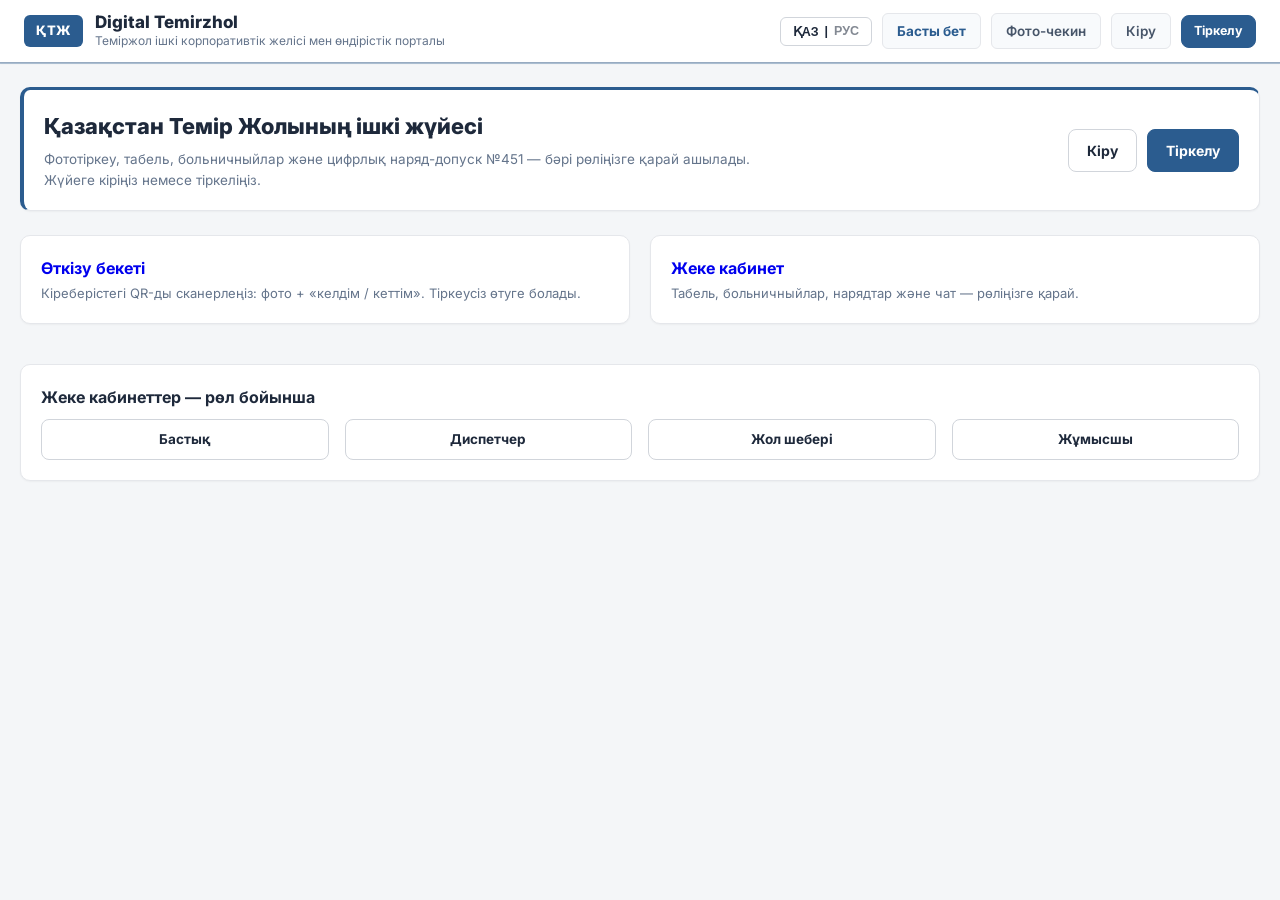
==== commit 2792de67: "Fewer register CTAs: one in navbar, plain links elsewhere" ====
--- a/frontend/index.html
+++ b/frontend/index.html
@@ -44,9 +44,9 @@
           <h3 style="font-size:16px; margin-bottom:4px;">Өткізу бекеті</h3>
           <p style="font-size:13px; color:var(--text-muted);">Кіреберістегі QR-ды сканерлеңіз: фото + «келдім / кеттім». Тіркеусіз өтуге болады.</p>
         </a>
-        <a href="register.html" class="glass-card" style="text-decoration:none; display:block;">
-          <h3 style="font-size:16px; margin-bottom:4px;">Тіркелу</h3>
-          <p style="font-size:13px; color:var(--text-muted);">Аты-жөні, бөлімі, фото және қолтаңба — 2 минутта аккаунт.</p>
+        <a href="login.html" class="glass-card" style="text-decoration:none; display:block;">
+          <h3 style="font-size:16px; margin-bottom:4px;">Жеке кабинет</h3>
+          <p style="font-size:13px; color:var(--text-muted);">Табель, больничныйлар, нарядтар және чат — рөліңізге қарай.</p>
         </a>
       </div>
       <div class="glass-card" style="margin-bottom:20px;">
@@ -115,9 +115,9 @@
           <a href="login.html" class="btn btn-primary btn-sm" style="width: 100%; margin-bottom: 8px;">
             Кіру
           </a>
-          <a href="register.html" class="btn btn-secondary btn-sm" style="width: 100%;">
-            Тіркелу
-          </a>
+          <div style="font-size: 12px; color: var(--text-muted);">
+            Аккаунт жоқ па? <a href="register.html" style="color: var(--primary); font-weight: 700;">Тіркелу</a>
+          </div>
         </div>
 
         <!-- Navigation -->
--- a/frontend/css/style.css
+++ b/frontend/css/style.css
@@ -4,7 +4,7 @@
    Supports Kazakh Cyrillic (ә, ғ, қ, ң, ө, ұ, ү, һ, і) & Russian Cyrillic
    ========================================================================== */
 
-@import url('https://fonts.googleapis.com/css2?family=Inter:wght@400;500;600;700;800&family=Noto+Sans:wght@400;500;600;700&family=Russo+One&display=swap');
+@import url('https://fonts.googleapis.com/css2?family=Inter:wght@400;500;600;700;800&family=Noto+Sans:wght@400;500;600;700&display=swap');
 
 :root {
   /* Fonts with native Cyrillic & Cyrillic Extended support */
@@ -57,14 +57,6 @@
   --radius-md: 8px;
   --radius-lg: 12px;
   --radius-full: 9999px;
-
-  /* Railway brand layer */
-  --font-display: 'Russo One', 'Inter', sans-serif;
-  --ink: #161616;
-  --rail: #ffc400;
-  --rail-dark: #e0a800;
-  --go: #1b7a3d;
-  --stop: #c8191b;
 }
 
 * {
@@ -763,168 +755,216 @@
 }
 
 /* ==========================================================================
-   RAILWAY BRAND LAYER — hard industrial look, no AI slop
-   Signal yellow + ink black + stencil type. Applied last, wins ties.
-   ========================================================================== */
-
-/* Hazard stripe utility */
+   BRAND LAYER — строгий ведомственный стиль: спокойные тоны, крупный текст,
+   минимум декора. Легко читается людьми 40+.
+   ========================================================================== */
+
+body {
+  font-size: 15px;
+}
+
+/* Hazard stripe: приглушённая, тонкая — только как разделитель */
 .rail-stripe {
-  height: 8px;
-  background: repeating-linear-gradient(-45deg, var(--ink) 0 14px, var(--rail) 14px 28px);
-}
-
-/* Navbar: ink underline + stripe */
+  height: 4px;
+  background: var(--primary);
+  opacity: 0.85;
+}
+
+/* Navbar: белый, спокойный */
 .navbar {
-  border-bottom: 3px solid var(--ink);
-  position: sticky;
+  border-bottom: 1px solid var(--border-strong);
 }
 .navbar::after {
   content: "";
   position: absolute;
   left: 0;
   right: 0;
-  bottom: -7px;
-  height: 4px;
-  background: repeating-linear-gradient(-45deg, var(--ink) 0 14px, var(--rail) 14px 28px);
+  bottom: -2px;
+  height: 2px;
+  background: var(--primary);
+  opacity: 0.35;
 }
 
 .brand-badge {
-  background: var(--rail);
-  color: var(--ink);
-  font-family: var(--font-display);
-  border: 2px solid var(--ink);
-  box-shadow: 2px 2px 0 var(--ink);
-  letter-spacing: 1px;
+  background: var(--primary);
+  color: #ffffff;
+  font-family: var(--font-main);
+  font-weight: 800;
+  border: none;
+  box-shadow: none;
+  letter-spacing: 0.5px;
 }
 
 .brand-info h1 {
-  font-family: var(--font-display);
-  letter-spacing: 0.5px;
-}
-
-/* Hard buttons */
+  font-family: var(--font-main);
+  font-weight: 800;
+  letter-spacing: 0;
+}
+
+/* Кнопки: спокойные, крупные, без теней-вылетов */
 .btn {
-  font-family: var(--font-display);
-  letter-spacing: 0.5px;
-  border: 2px solid var(--ink);
+  font-family: var(--font-main);
+  font-weight: 700;
+  letter-spacing: 0;
+  border: 1px solid var(--border-strong);
   border-radius: 8px;
-  box-shadow: 3px 3px 0 var(--ink);
-  transition: transform 0.06s ease, box-shadow 0.06s ease;
+  box-shadow: none;
+  transition: background 0.12s ease, border-color 0.12s ease;
 }
 .btn:hover {
-  transform: translate(-1px, -1px);
-  box-shadow: 4px 4px 0 var(--ink);
+  transform: none;
+  box-shadow: none;
+  filter: brightness(0.96);
 }
 .btn:active {
-  transform: translate(2px, 2px);
-  box-shadow: 1px 1px 0 var(--ink);
+  transform: none;
+  box-shadow: none;
+  filter: brightness(0.92);
 }
 .btn:disabled {
   transform: none;
   box-shadow: none;
-  opacity: 0.55;
+  opacity: 0.6;
 }
 
 .btn-primary {
-  background: var(--rail);
-  color: var(--ink);
+  background: var(--primary);
+  border-color: var(--primary);
+  color: #ffffff;
 }
 .btn-primary:hover {
-  background: var(--rail-dark);
-  color: var(--ink);
+  background: var(--primary-hover);
+  border-color: var(--primary-hover);
+  color: #ffffff;
 }
 
 .btn-success {
-  background: var(--go);
-  border-color: var(--ink);
+  background: var(--success);
+  border-color: var(--success-hover);
   color: #ffffff;
 }
+.btn-success:hover {
+  background: var(--success-hover);
+}
 .btn-danger {
-  background: var(--stop);
-  border-color: var(--ink);
+  background: var(--danger);
+  border-color: var(--danger-hover);
   color: #ffffff;
 }
-
-/* Cards: hard frame */
+.btn-danger:hover {
+  background: var(--danger-hover);
+}
+.btn-secondary {
+  background: #ffffff;
+  border-color: var(--border-strong);
+  color: var(--text-main);
+}
+.btn-secondary:hover {
+  background: var(--surface-hover);
+}
+.btn-lg {
+  font-size: 16px;
+  padding: 14px 20px;
+}
+
+/* Карточки: тонкая рамка, мягкая тень */
 .card, .glass-card {
-  border: 2px solid var(--ink);
-  border-radius: 12px;
-  box-shadow: 5px 5px 0 rgba(22, 22, 22, 0.9);
+  border: 1px solid var(--border-color);
+  border-radius: 10px;
+  box-shadow: var(--shadow-sm);
+  animation: none;
 }
 .network-user-card, .colleague-card, .activity-feed-item {
-  border: 2px solid var(--ink);
-}
-
-/* Badges: stencil plates */
+  border: 1px solid var(--border-color);
+}
+
+/* Бейджи: плоские, приглушённые */
 .badge {
-  font-family: var(--font-display);
-  font-size: 10.5px;
-  letter-spacing: 1px;
-  border: 2px solid var(--ink);
+  font-family: var(--font-main);
+  font-weight: 700;
+  font-size: 11.5px;
+  letter-spacing: 0.3px;
+  border: 1px solid transparent;
   border-radius: 6px;
-  box-shadow: 2px 2px 0 var(--ink);
-}
-
-/* Inputs: hard frames */
+  box-shadow: none;
+}
+.badge-green { background: #e7f2e9; color: #236327; border-color: #bfe0c4; }
+.badge-red { background: #fbe9e9; color: #7f1d1d; border-color: #f0c4c4; }
+.badge-blue { background: #e8eef7; color: #1f456e; border-color: #c3d4ea; }
+.badge-yellow { background: #faf3e3; color: #8a5a00; border-color: #e8d9ae; }
+.badge-gray { background: #f1f3f5; color: #475569; border-color: #dde1e6; }
+.badge-purple { background: #eef0f4; color: #334155; border-color: #d3d9e2; }
+
+/* Поля: спокойные */
 .form-control {
-  border: 2px solid var(--ink);
+  border: 1px solid var(--border-strong);
   border-radius: 8px;
+  font-size: 15px;
+  padding: 10px 12px;
 }
 .form-control:focus {
-  outline: 3px solid var(--rail);
+  outline: 2px solid var(--primary);
   outline-offset: 0;
-  border-color: var(--ink);
-}
-
-/* Tables header: ink plate */
+  border-color: var(--primary);
+}
+.form-label {
+  font-size: 13.5px;
+  font-weight: 700;
+  color: var(--text-main);
+}
+
+/* Шапка таблиц: спокойный сланец */
 .custom-table thead th {
-  font-family: var(--font-display);
-  letter-spacing: 0.5px;
-  background: var(--ink);
-  color: var(--rail);
-  border: none;
-  font-size: 12px;
-}
-
-/* Live dot blink */
+  font-family: var(--font-main);
+  font-weight: 700;
+  letter-spacing: 0;
+  background: #eef1f5;
+  color: var(--text-main);
+  border-bottom: 2px solid var(--border-strong);
+  font-size: 12.5px;
+}
+.custom-table td {
+  font-size: 14px;
+}
+
+/* Точка эфира — спокойное мигание */
 @keyframes rail-blink {
   0%, 100% { opacity: 1; }
-  50% { opacity: 0.25; }
+  50% { opacity: 0.35; }
 }
 .live-dot {
   display: inline-block;
-  width: 10px;
-  height: 10px;
+  width: 9px;
+  height: 9px;
   border-radius: 50%;
-  background: var(--stop);
-  border: 2px solid var(--ink);
-  animation: rail-blink 1.2s infinite;
-}
-
-/* Camera scanline (go.html) */
+  background: var(--success);
+  border: none;
+  animation: rail-blink 2s infinite;
+}
+
+/* Скан-линия на камере — едва заметная */
 @keyframes rail-scan {
-  0% { top: 0; }
+  0% { top: 0; opacity: 0; }
+  10% { opacity: 1; }
   50% { top: calc(100% - 3px); }
-  100% { top: 0; }
+  90% { opacity: 1; }
+  100% { top: 0; opacity: 0; }
 }
 .scanline {
   position: absolute;
   left: 0;
   right: 0;
-  height: 3px;
-  background: var(--rail);
-  box-shadow: 0 0 12px var(--rail);
-  animation: rail-scan 2.4s ease-in-out infinite;
+  height: 2px;
+  background: rgba(255, 255, 255, 0.65);
+  box-shadow: none;
+  animation: rail-scan 3s ease-in-out infinite;
   pointer-events: none;
 }
 
-/* Entrance animation for cards */
+/* Появление карточек отключено — ничего не прыгает */
 @keyframes rail-in {
-  from { opacity: 0; transform: translateY(10px); }
-  to { opacity: 1; transform: none; }
-}
-.card, .glass-card {
-  animation: rail-in 0.25s ease;
+  from { opacity: 1; }
+  to { opacity: 1; }
 }
 
 /* Ticker tape for the live feed header */
